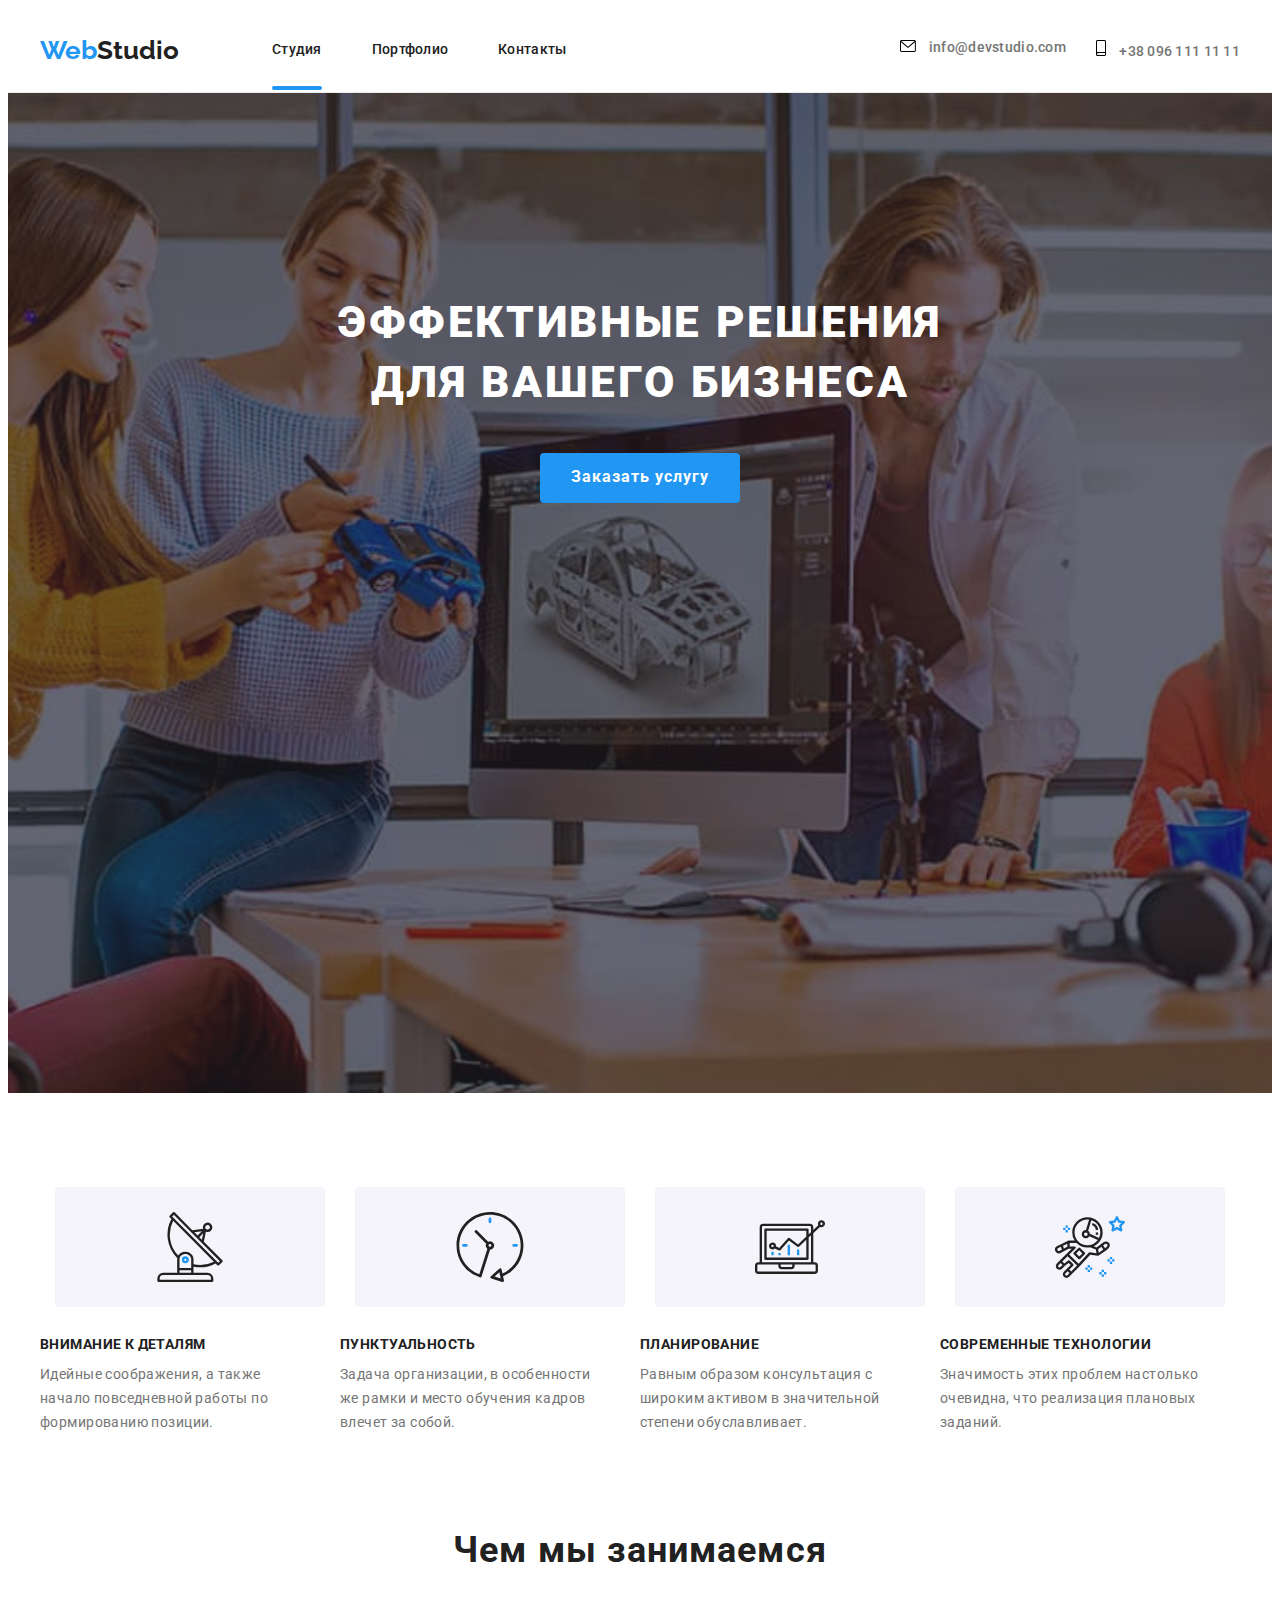
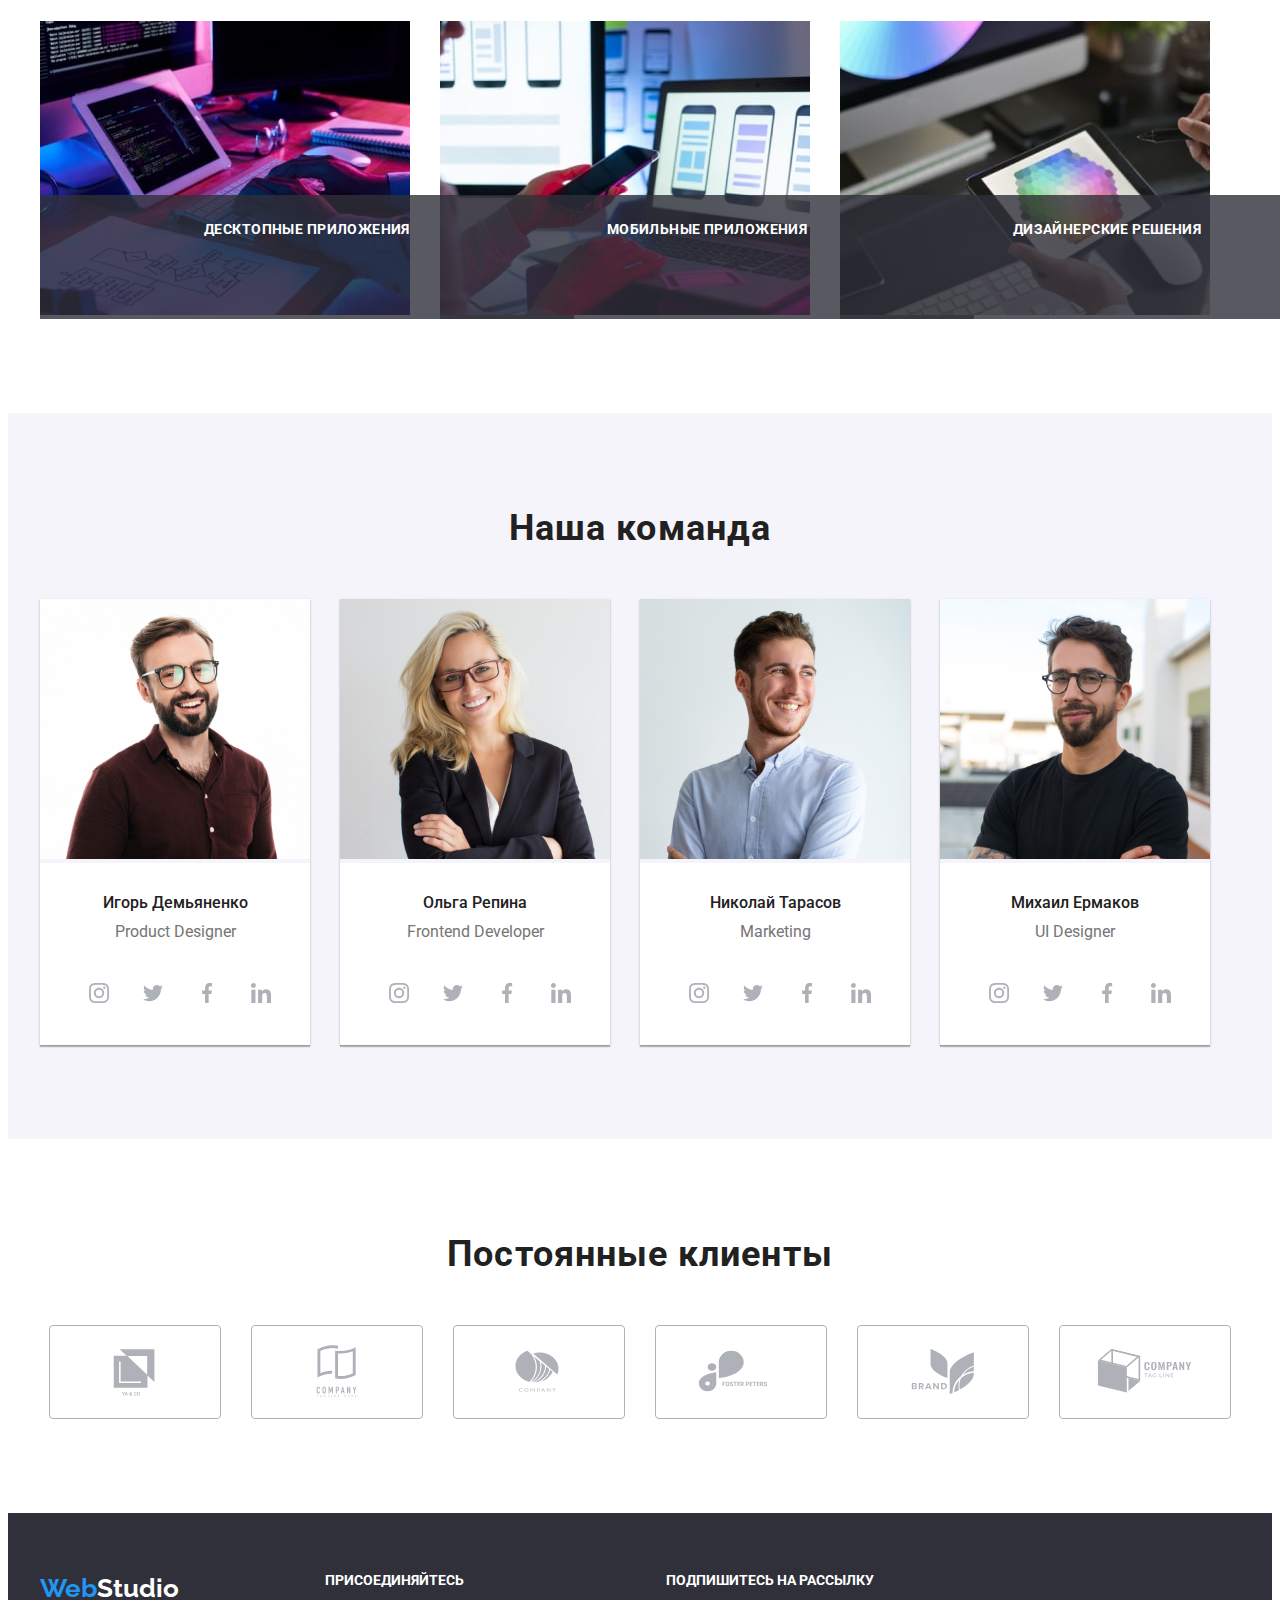
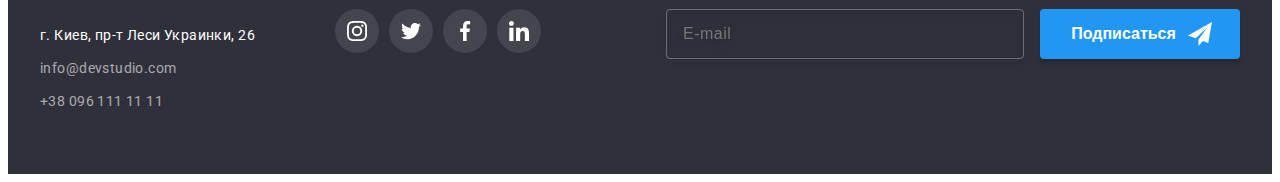
==== index.html @ 3042a8ab "Добавляет файлы" ====
<!DOCTYPE html>
<html lang="ru">
<head>
    <meta charset="UTF-8">
    <meta http-equiv="X-UA-Compatible" content="IE=edge">
    <meta name="viewport" content="width=device-width, initial-scale=1.0">
    <title>WebStudio</title>
    <link href="https://fonts.googleapis.com/css2?family=Raleway:wght@700&family=Roboto:wght@400;500;700;900&display=swap" rel="stylesheet">
    <link rel="stylesheet" href="https://cdnjs.cloudflare.com/ajax/libs/modern-normalize/1.1.0/modern-normalize.min.css" integrity="sha512-wpPYUAdjBVSE4KJnH1VR1HeZfpl1ub8YT/NKx4PuQ5NmX2tKuGu6U/JRp5y+Y8XG2tV+wKQpNHVUX03MfMFn9Q==" crossorigin="anonymous" referrerpolicy="no-referrer" />
    <link rel="stylesheet" href="./css/styles.css" />

</head>
<body>
    <!--Шапка-->
<header class="header">
    <div class="container">
     <a href="/" class="logo"><span>Web</span>Studio</a>
     <nav> 
         
     <ul class="site-nav list">
         <li class="site-nav-item">
             <a href="" class="header-item current">Студия</a></li>
         <li class="site-nav-item">
             <a href="./portfolio.html" class="header-item">Портфолио</a></li>
         <li class="site-nav-item">
             <a href="" class="header-item">Контакты</a>
            </li>
     </ul>
    
 
    </nav>
 
     <div class="header-contacts">
     <ul class="contacts list">
         <li class="contacts-item">
             <a href="mailto:info@devstudio.com" class="header-item">
             <svg class="icon-mail">
                 <use href="./images/symbol-defsheadopt.svg#icon-envelope"></use>
             </svg>
                 info@devstudio.com</a>
         </li>
         <li class="contacts-item">
             <a href="tel:+380961111111" class="header-item">
                 <svg class="icon-tel">
                     <use href="./images/symbol-defsheadopt.svg#icon-smartphone"></use>
                 </svg>   
                 +38 096 111 11 11</a>
         </li> 
     </ul>
    </div>
    
     </div>
 </header>

  <main>

      <!--Герой-->
 <section class="hero"> 
     
    <div class="container">
        <h1 class="hero-title">Эффективные решения
            для вашего бизнеса</h1>
        <button data-modal-open type="button" class="hero-btn">Заказать услугу</button>
    </div>

 </section>

<!--Преимущества-->
<section class="benefits">
    <div class="container">

        <ul class="benefits-logo-list list">
            <li class="benefits-logo-item">
                <svg class="benefits-icon" width="70" height="70">
                    <use href="./images/symbol-defsbenefopt.svg#icon-antenna-1"></use>
                </svg>
            </li>
            <li class="benefits-logo-item">
                <svg class="benefits-icon" width="70" height="70">
                    <use href="./images/symbol-defsbenefopt.svg#icon-clock-1"></use>
                </svg>
            </li>
            <li class="benefits-logo-item">
                <svg class="benefits-icon" width="70" height="70">
                    <use href="./images/symbol-defsbenefopt.svg#icon-diagram-1"></use>
                </svg>
            </li>
            <li class="benefits-logo-item">
                <svg class="benefits-icon" width="70" height="70">
                    <use href="./images/symbol-defsbenefopt.svg#icon-astronaut-1"></use>
                </svg>
            </li>
        </ul>

    <ul class="benefits-list list">
        
        <li class="benefits-item"> 
         <h3 class="benefits-title">Внимание к деталям</h3>
            <p class="benefits-text">Идейные соображения, а также 
               начало повседневной работы по формированию позиции.
            </p>  
        </li>
        <li class="benefits-item">
         <h3 class="benefits-title">Пунктуальность</h3>
             <p class="benefits-text">Задача организации, в особенности же рамки
                и место обучения кадров влечет за собой.
            </p>
        </li>
        <li class="benefits-item">
        <h3 class="benefits-title">Планирование</h3>
             <p class="benefits-text">Равным образом консультация с широким
                активом в значительной степени обуславливает.
            </p>
        </li>
        <li class="benefits-item">
        <h3 class="benefits-title">Современные технологии</h3>
             <p class="benefits-text">Значимость этих проблем настолько очевидна, 
                что реализация плановых заданий.
            </p>
        </li>
    </ul>
    </div>  
</section>

<!--Услуги-->
<section class="service">
    <div class="container">
  <h2 class="service-title">Чем мы занимаемся</h2>
  <ul class="service-list list">
     <li class="img-item">
         <div class="service-font">
    <img src="./images/icon1.jpg" alt="Ноутбук" width="370" >
    <p class="service-text">Десктопные приложения</p>
    </div>
     </li>
     <li class="img-item">
        <div class="service-font">
        <img src="./images/icon2.jpg" alt="Смартфон" width="370">
        <p class="service-text">Мобильные приложения</p>
    </div>
    </li>
    <li class="img-item">
        <div class="service-font">
        <img src="./images/icon3.jpg" alt="Планшет" width="370" >
        <p class="service-text">Дизайнерские решения</p>
    </div>
    </li>
 </ul>
</div>
</section>

<!--Команда-->
<section class="section-team">
    <div class="container">
    <h2 class="section-title">Наша команда</h2>
    <ul class="team-list">
        <li class="team-item shadow">
          <img src="./images/icon2.1.jpg" alt="Игорь Демьяненко" width="270">
            <div class="team-container">
                  <h3 class="title">Игорь Демьяненко</h3>
                  <p lang="en" class="text">Product Designer</p>
                  <ul class="team-soc-list list">
                      <li class="team-soc-item">
                        <a href="" class="team-soc-link">
                           <svg class="team-soc-icon" width="20" height="20">
                               <use href="./images/symbol-defs opt.svg#icon-instagram-2"></use>
                           </svg>
                        </a>
                    </li>
                      <li class="team-soc-item">
                        <a href="" class="team-soc-link">
                            <svg class="team-soc-icon" width="20" height="20">
                                <use href="./images/symbol-defs opt.svg#icon-twitter-1"></use>
                            </svg>
                        </a>
                    </li>
                      <li class="team-soc-item">
                          <a href="" class="team-soc-link"><svg class="team-soc-icon" width="20" height="20">
                            <use href="./images/symbol-defs opt.svg#icon-facebook-1"></use>
                        </svg>
                    </a>
                    </li>
                      <li class="team-soc-item">
                          <a href="" class="team-soc-link"><svg class="team-soc-icon" width="20" height="20">
                            <use href="./images/symbol-defs opt.svg#icon-linkedin-1"></use>
                        </svg>
                    </a>
                    </li>
                  </ul>
            </div>   
        </li>

        <li class="team-item shadow">
           <img src="./images/icon2.2.jpg" alt="Ольга Репина" width="270">
             <div class="team-container">
                  <h3 class="title">Ольга Репина</h3>
                  <p lang="en" class="text">Frontend Developer</p>
                  <ul class="team-soc-list list">
                    <li class="team-soc-item">
                      <a href="" class="team-soc-link">
                         <svg class="team-soc-icon" width="20" height="20">
                             <use href="./images/symbol-defs opt.svg#icon-instagram-2"></use>
                         </svg>
                      </a>
                  </li>
                    <li class="team-soc-item">
                      <a href="" class="team-soc-link">
                          <svg class="team-soc-icon" width="20" height="20">
                              <use href="./images/symbol-defs opt.svg#icon-twitter-1"></use>
                          </svg>
                      </a>
                  </li>
                    <li class="team-soc-item">
                        <a href="" class="team-soc-link">
                            <svg class="team-soc-icon" width="20" height="20">
                          <use href="./images/symbol-defs opt.svg#icon-facebook-1"></use>
                      </svg>
                    </a>
                  </li>
                    <li class="team-soc-item">
                    <a href="" class="team-soc-link">
                            <svg class="team-soc-icon" width="20" height="20">
                            <use href="./images/symbol-defs opt.svg#icon-linkedin-1"></use>
                      </svg>
                  </a>
                  </li>
                </ul>
             </div>   
        </li>

        <li class="team-item shadow">
            <img src="./images/icon2.3.jpg" alt="Николай Тарасов" width="270">
              <div class="team-container">
                  <h3 class="title">Николай Тарасов</h3>
                  <p lang="en" class="text">Marketing</p>
                  <ul class="team-soc-list list">
                    <li class="team-soc-item">
                      <a href="" class="team-soc-link">
                         <svg class="team-soc-icon" width="20" height="20">
                             <use href="./images/symbol-defs opt.svg#icon-instagram-2"></use>
                         </svg>
                      </a>
                  </li>
                    <li class="team-soc-item">
                      <a href="" class="team-soc-link">
                          <svg class="team-soc-icon" width="20" height="20">
                              <use href="./images/symbol-defs opt.svg#icon-twitter-1"></use>
                          </svg>
                      </a>
                  </li>
                    <li class="team-soc-item">
                        <a href="" class="team-soc-link"><svg class="team-soc-icon" width="20" height="20">
                          <use href="./images/symbol-defs opt.svg#icon-facebook-1"></use>
                      </svg>
                    </a>
                  </li>
                    <li class="team-soc-item">
                        <a href="" class="team-soc-link">
                            <svg class="team-soc-icon" width="20" height="20">
                          <use href="./images/symbol-defs opt.svg#icon-linkedin-1"></use>
                      </svg>
                  </a>
                  </li>
                </ul>
              </div>   
        </li>

        <li class="team-item shadow">
            <img src="./images/icon2.4.jpg" alt="Михаил Ермаков" width="270">
              <div class="team-container">
                  <h3 class="title">Михаил Ермаков</h3>
                  <p lang="en" class="text">UI Designer</p>
                  <ul class="team-soc-list list">
                    <li class="team-soc-item">
                      <a href="" class="team-soc-link">
                         <svg class="team-soc-icon" width="20" height="20">
                             <use href="./images/symbol-defs opt.svg#icon-instagram-2"></use>
                         </svg>
                      </a>
                  </li>
                    <li class="team-soc-item">
                      <a href="" class="team-soc-link">
                          <svg class="team-soc-icon" width="20" height="20">
                              <use href="./images/symbol-defs opt.svg#icon-twitter-1"></use>
                          </svg>
                      </a>
                  </li>
                    <li class="team-soc-item">
                        <a href="" class="team-soc-link"><svg class="team-soc-icon" width="20" height="20">
                          <use href="./images/symbol-defs opt.svg#icon-facebook-1"></use>
                      </svg>
                    </a>
                  </li>
                    <li class="team-soc-item">
                        <a href="" class="team-soc-link"><svg class="team-soc-icon" width="20" height="20">
                          <use href="./images/symbol-defs opt.svg#icon-linkedin-1"></use>
                      </svg>
                  </a>
                  </li>
                </ul>
              </div>   
        </li>
   </ul>
</div>
</section>

<!-- Постоянные клиенты -->

<section class="clients">
    <div class="container">
        <h2 class="clients-title">Постоянные клиенты</h2>
        <ul class="clients-list list">
            <li class="clients-item">
                <a href="" class="clients-link">
                <svg class="clients-icon" width="106" height="60">
                    <use href="./images/symbol-defsclientsopt.svg#icon-ya"></use>
                </svg>
                 </a>
            </li>
            <li class="clients-item">
                <a href="" class="clients-link">
                <svg class="clients-icon" width="106" height="60">
                    <use href="./images/symbol-defsclientsopt.svg#icon-tagline"></use>
                </svg>
                </a>
            </li>
            <li class="clients-item">
                <a href="" class="clients-link" >
                    <svg class="clients-icon" width="106" height="60">
                        <use href="./images/symbol-defsclientsopt.svg#icon-company"></use>
                    </svg>
                </a>
            </li>
            <li class="clients-item">
                <a href="" class="clients-link">
                    <svg class="clients-icon" width="106" height="60">
                        <use href="./images/symbol-defsclientsopt.svg#icon-foster"></use>
                    </svg>
                </a>
            </li>
            <li class="clients-item">
                <a href="" class="clients-link">
                    <svg class="clients-icon" width="106" height="60">
                        <use href="./images/symbol-defsclientsopt.svg#icon-brand"></use>
                    </svg>
                </a>
            </li>
            <li class="clients-item">
                <a href="" class="clients-link">
                    <svg class="clients-icon" width="106" height="60">
                        <use href="./images/symbol-defsclientsopt.svg#icon-tag"></use>
                    </svg>
                </a>
            </li>
        </ul>
 
    </div>
</section>
</main>


<!--Футер-->

<footer class="footer">
    <div class="container">

    <div class="address-content">
    <a href="/" class="logo"><span>Web</span>Studio</a>
    <address class="address-text">
      г. Киев, пр-т Леси Украинки, 26
     </address>

     <ul class="address-contacts">
        <li class="address-link">
            <a href="mailto:info@devstudio.com" class="link">info@devstudio.com</a><br>
        </li>
        <li class="address-link">
            <a href="tel:+380961111111" class="link">+38 096 111 11 11</a>
        </li> 
     </ul>
    </div>

    <div class="footer-soc">
            <h3 class="join">Присоединяйтесь</h3>
        <ul class="join-soc-list list">
            <li class="join-soc-item">
                <a href="" class="join-soc-link">
                    <svg class="join-soc-icon" width="20" height="20">
                        <use href="./images/symbol-defs opt.svg#icon-instagram-2"></use>
                    </svg>
                 </a>
            </li>
            <li class="join-soc-item">
                <a href="" class="join-soc-link">
                    <svg class="join-soc-icon" width="20" height="20">
                        <use href="./images/symbol-defs opt.svg#icon-twitter-1"></use>
                    </svg>
                </a>
            </li>
            <li class="join-soc-item">
                <a href="" class="join-soc-link"><svg class="join-soc-icon" width="20" height="20">
                    <use href="./images/symbol-defs opt.svg#icon-facebook-1"></use>
                </svg>
            </a>
            </li>
            <li class="join-soc-item">
                <a href="" class="join-soc-link">
                    <svg class="join-soc-icon" width="20" height="20">
                    <use href="./images/symbol-defs opt.svg#icon-linkedin-1"></use>
                </svg>
            </a> 
            </li>
        </ul>
    </div>

    <div class="footer-subscribe">
        <h3 class="join">Подпишитесь на рассылку</h3>
        <form>
    <div class="footer-btn">

        <label for="subscribe-mail"></label>
            <input
            type="email"
            class="footer-input"
            name="subscribe-mail"
            id="subscribe-mail"
            placeholder="E-mail" 
            /> 

            <button type="submit" 
            class="subscribe-btn">Подписаться</button>
         
            <svg class="icon-send" width="24" height="24">
                <use href="./images/icon-sendopt.svg#icon-icon-send"></use>
            </svg>
      
    </div>
        </form>
    </div>
    </div>
</footer>

<div class="backdrop is-hidden" data-modal >
    <div class="modal">
        <button type="button" class="btn-modal-close" data-modal-close>
        <svg class="modal-icon" width="11" height="11"  >
            <use href="./images/vectoropt.svg#icon-Vector"></use>
        </svg>
    </button>

    <p class="modal-title">Оставьте свои данные, мы вам перезвоним</p>

    <form class="modal-form">
        <div class="modal-field">
        <label for="user-name" class="modal-label" >Имя</label>
        <div class="modal-input-wrap">
        <input 
        type="text"
        class="modal-input" 
        name="user-name" 
        required 
        id="user-name"
        />
        <svg class="modal-logo" width="18" height="18">
                <use href="./images/symbol-defs.svg#icon-person-black-18dp-1-1"></use>
            </svg>
        </div>
     </div> 

     <div class="modal-field">
        <label for="user-tel" class="modal-label" >Телефон</label>
        <div class="modal-input-wrap">
            <input
            type="tel"
            class="modal-input"
            name="user-tel" 
            required
            id="user-tel"
             />
             <svg class="modal-logo" width="18" height="18">
                <use href="./images/symbol-defs.svg#icon-phone-black-18dp-1"></use>
            </svg>
        </div>
    </div>  
        
    <div class="modal-field">
        <label for="user-email" class="modal-label" >Почта</label>
        <div class="modal-input-wrap">
            <input 
            type="email"
            class="modal-input"
            name="user-email" 
            required
            id="user-email"
            />
            <svg class="modal-logo" width="18" height="18">
                <use href="./images/symbol-defs.svg#icon-email-black-18dp-1"></use>
            </svg>
        </div>
    </div>  

<div class="modal-field">
        <label for="user-text" 
        class="modal-label"
         >Комментарий</label>
            <textarea
            name="user-text"
            id="user-text"
            rows="10" 
            placeholder="Введите текст" 
            class="modal-text"
            ></textarea>
</div>

<div class="modal-field">
    <input type="checkbox" 
    class="modal-check visually-hidden" 
    id="modal-check" 
    name="policy" 
    value="policy"
    />

    <label for="modal-check" class="check-text">Соглашаюсь с рассылкой и принимаю &nbsp;<a href="" class="modal-link">Условия договора</a></label>

</div>


<button type="submit" class="submit-btn">Отправить</button>
    </form>

    </div>
</div>

<script src="./js/modal.js"></script>

</body>
</html>
---- css/styles.css ----
:root {
    --primary-text-color: #757575;
    --title-text-color: #212121;
    --accent-color: #2196f3;
    --primary-bg-color: #ffffff;
}
body {
    color: var(--primary-text-color);
    background-color: var(--primary-bg-color); 
    font-family: "Roboto", sans-serif;  
    font-weight: 400;
    letter-spacing: 0,03em;
}

p,
h1, 
h2,
h3,
h4,
h5, 
h6,
ul, 
li {
margin: 0;
padding-left: 0;
}

.img {
    display: block;
}

.list {
    list-style: none;
}

.container {
    width: 1200px;
    padding-left: 15px;
    padding-right: 15px;
    margin: 0 auto;
}
/* Шапка */

.header {
    /* padding-top: 24px;
    padding-bottom: 24px; */
    border-bottom: 1px solid #ECECEC;
}

.header .container {
    display: flex;
    align-items: center;
}

.logo {
    color: var(--title-text-color) ;
    font-family: "Raleway", sans-serif;
    font-weight: 700;
    font-size: 26px;
    line-height: 1.19;
    text-decoration: none;
    margin-right: 93px;
}

.logo span {
    color: var(--accent-color);
}

.site-nav  {
    display: flex;
}

.site-nav .header-item {
    color: var(--title-text-color);
    font-weight: 500;
    font-size: 14px;
    line-height: 1.14;
    letter-spacing: 0.02em;
    text-decoration: none;
}

.site-nav .header-item:hover,
.site-nav .header-item:focus {
   color: var(--accent-color);
}
.site-nav-item{
    margin-right: 50px;
}

.contacts {
    display: flex;
}  

.contacts .header-item {
    color: var(--primary-text-color);
    text-decoration: none;
    font-weight: 500;
    font-size: 14px;
    line-height: 1.14;
    letter-spacing: 0.02em;
}

.contacts .header-item:hover, 
.contacts .header-item:focus {
    color: var(--accent-color); 
}

.current:hover,
.current:focus {
    color: var(--accent-color);
}
.header-contacts {
    margin-left: auto;
}

.header-item:not(:last-child) {
    margin-right: 50px;
}

.header-item {
    display: block;
    position: relative;
    padding-top: 32px;
    padding-bottom: 32px; 
    transition-property: color, background-color, fill;
    transition-duration: 250ms;
    transition-timing-function: cubic-bezier(0.4, 0, 0.2, 1);
}

.header-item:hover,
.header-item:focus {
fill: var(--accent-color);
}

.current:after {
    content:'';
    display: block;
    position: absolute;
    left: 0;
    bottom: 0px;
    width: 100%;
    height: 4px;
    border-radius: 2px;
    background-color: var(--accent-color);
    /* opacity: 0; */
    /* transition: opacity 250ms cubic-bezier(0.4, 0, 0.2, 1); */

}

/* .current:hover::after {
    display: block;
    opacity: 1;
} */

.contacts {
    display: flex;
    margin-left: auto;
}
.contacts-item + .contacts-item {
    margin-left: 30px;
}

.icon-mail {
    width: 16px;
    height: 12px;
    margin-right: 10px;
    color: var(--primary-text-color);
}

.icon-tel {
    width: 10px;
    height: 16px;
    margin-right: 10px;
    color: var(--primary-text-color);
}


    
/* Герой */

.hero {
    padding-top: 200px;
    padding-bottom: 200px;
}

.hero .container {
    display: block; 
} 

.hero-title {
    margin-right: auto;
    margin-left: auto;
}
.hero-btn {
    display: block;
    border-radius: 4px;
    border: none;
    min-width: 200px;
    height: 50px;
    margin-right: auto;
    margin-left: auto;
}

.hero .hero-btn {
    font-family: inherit;
    color: var(--primary-bg-color);
    background-color: var(--accent-color);
    font-weight: 700;
    font-size: 16px;
    line-height: 1.89;
    align-items: center;
    text-align: center;
    letter-spacing: 0.06em;
    cursor: pointer;
}

.hero-title {
    color: var(--primary-bg-color);
    max-width: 700px;
    font-style: normal;
    font-weight: 900;
    font-size: 44px;
    line-height: 1.36;
    text-align: center;
    letter-spacing: 0.06em;
    text-transform: uppercase;
    padding-bottom: 40px;
}
.hero {
    padding-top: 200px;
    padding-bottom: 200px;
    max-width: 1600px;
    height: 600px; margin-left: auto;
    margin: 0 auto;
    background-image:linear-gradient(rgba(47, 48, 58, 0.4), rgba(47, 48, 58, 0.4)), url(../images/Img\ font.jpg);
    background-repeat: no-repeat;
    background-position: center;
    background-size: cover;
}

/* Преимущества */
.benefits {
    padding-top: 94px;
}
.benefits-list {
    display: flex;
}
.benefits-item {
    width: 270px;
}

.benefits-item:not(:last-child){
    margin-right: 30px;
}
.benefits-logo-list {
    display: flex;
    justify-content: center;
}
.benefits-logo-item {
    width: 270px;
    height: 120px;
    border-radius: 4px;
    display:flex;
    justify-content: center;
    align-items: center;
    background-color: #F5F4Fa;
}
.benefits-logo-item:not(:first-child){
    margin-left: 30px;
}
.benefits-title {
    margin-bottom: 10px;
    margin-top: 30px;
    font-weight: 700;
    font-size: 14px;
    line-height: 1.14;
    letter-spacing: 0.03em;
    text-transform: uppercase;
    color: var(--title-text-color);
}

.benefits-text { 
    font-weight: 400;
    font-size: 14px;
    line-height: 1.71;
    letter-spacing: 0.03em;
    color: var(--primary-text-color);
}


/* Услуги */

.service-title,
.team-title, 
.section-title {
    font-weight: 700;
    font-size: 36px;
    line-height: 1.17;
    text-align: center;
    letter-spacing: 0.03em;
    color: var(--title-text-color); 
}
.service-title {
    margin-bottom: 50px;
}
.service {
    padding-top: 94px;
    padding-bottom: 94px;
}

.service-list {
    display: flex;
}
.service-list .list {
    padding-bottom: 94px;
}


.img-item:not(:last-child) {
   margin-right: 30px; 
}
.service-font {
    position: relative;
}

.service-text {
    position: absolute;
    bottom: 0;
    width: 100%;
    min-height: 70px;
    padding-top: 27px;
    padding-right: 82px;
    padding-bottom: 27px;
    padding-left: 82px;
    font-weight: 700;
    font-size: 14px;
    line-height: 1.14;
    text-align: center;
    letter-spacing: 0.03em;
    text-transform: uppercase;
    background: rgba(47, 48, 58, 0.8);
    color: var(--primary-bg-color);
}

/* Team */

.section-team {
    background-color: #F5F4FA;
    padding-top: 94px;
    padding-bottom: 94px;
}

.section-title {
    margin-bottom: 50px;
}

.team-list {
    display: flex;
    list-style: none;
}

.team-item:not(:last-child) {
    margin-right: 30px; 
}

.team-list .title {
    color: var(--title-text-color);
    font-weight: 500;
    font-size: 16px;
    line-height: 1.19;     
}
    
.team-list .text {
    color: var(--primary-text-color);
    font-weight: 400;
    font-size: 16px;
    line-height: 1.19;
    text-align: center;
    margin-bottom: 30px;
}

.title {
    text-align: center;
    padding-bottom: 10px;
}

.team-container {
    padding-top: 30px;
    padding-bottom: 30px;
    background-color: var(--primary-bg-color);
} 

.team-soc-list {
    display: flex;
    justify-content: center;
}
.team-soc-link {
    width: 44px;
    height: 44px;
    border-radius: 50%;
    display:flex;
    justify-content: center;
    align-items: center;
    margin-left: 10px;
    transition-property: background-color;
    transition-duration: 250ms;
    transition-timing-function: cubic-bezier(0.4, 0, 0.2, 1);
}

.team-soc-icon {
    fill:#AFB1B8 ;
}

.team-soc-link:hover, 
.team-soc-link:focus {
    background-color: var(--accent-color);
}

.team-soc-link:hover .team-soc-icon,
.team-soc-link:focus .team-soc-icon {
    fill: #FFFFFF;
}

.shadow{
    box-shadow: 0px 2px 1px 0px rgba(0, 0, 0, 0.2), 0px 1px 1px 0px rgba(0, 0, 0, 0.14), 0px 1px 3px 0px rgba(0, 0, 0, 0.12);
}

/* <!--Постоянные клиенты> */

.clients {
    padding-top: 94px;
    padding-bottom: 94px;
}
.clients-list {
    display: flex;
    margin-left: auto;
    justify-content: center;
}


.clients-title {
    font-weight: 700;
    font-size: 36px;
    line-height: 1.17;
    text-align: center;
    letter-spacing: 0.03em;
    color: var(--title-text-color);
    margin-bottom: 50px; 
}

.clients-item {
    width: 170px;
}

.clients-item:not(:last-child){
    margin-right: 30px;
}

.clients-item {
    display: block;
    content:'';
    height: 92px;
    border-radius: 4px;
    border: 1px solid #AFB1B8;
    background-repeat: no-repeat;
    background-size: contain;
    background-position: center;
    
}  

.clients-link {
    fill:#AFB1B8 ;
    display: flex;
    justify-content: center;
    align-items: center;
    width: 100%;
    height: 100%;
    transition-property: border, fill;
    transition-duration: 250ms;
    transition-timing-function: cubic-bezier(0.4, 0, 0.2, 1);
}


.clients-item:hover,
.clients-item:focus {
    border: 1px solid #2196f3;
}
.clients-link:hover, 
.clients-link:focus {
fill: var(--accent-color);
}

/* Футер */

.footer {
    padding-top: 60px;
    padding-bottom: 60px;
}

.footer .logo {
    color: var(--primary-bg-color);
    margin-bottom: 20px;
}

.logo span{
    color: var(--accent-color);
}

.footer, .hero {
    background-color: #2F303A;
}

.footer .link {
    color: rgba(255, 255, 255, 0.6);
    text-decoration: none;
    font-style: normal;
    font-weight: 400;
    font-size: 14px;
    line-height: 1.71;
    letter-spacing: 0.03em;
    
}

.footer .link{
    transition-property: color;
    transition-duration: 250ms;
    transition-timing-function: cubic-bezier(0.4, 0, 0.2, 1);
}

.footer .link:hover,
.footer .link:focus {
   color: var(--accent-color);
}
.footer .address-text {
    color: var(--primary-bg-color);
    font-style: normal;
    font-weight: 400;
    font-size: 14px;
    line-height: 1.71;
    letter-spacing: 0.03em;
}
.address-text {
    margin-top: 20px; 
}
.address-contacts {
    list-style: none;
}
.address-link {
    margin-top: 9px;
}


.join {
    color: #ffffff;
    font-family: Roboto;
    font-style: bold;
    font-size: 14px;
    line-height: 1.14;
    letter-spacing: 3%;
    text-transform: uppercase;
    margin-bottom: 20px;
}

.footer .container{
    display: flex;  
}
.address-content {
    width:calc(25% - 15px);
}

.footer-soc {
    flex-grow: 1;
}

.join-soc-link {
    width: 44px;
    height: 44px;
    border-radius: 50%;
    display:flex;
    justify-content: center;
    align-items: center;
    margin-left: 10px;
    background-color: rgba(255, 255, 255, 0.1);
    transition-property: background-color, fill;
    transition-duration: 250ms;
    transition-timing-function: cubic-bezier(0.4, 0, 0.2, 1);
}

.join-soc-icon {
    fill:#FFFFFF ;
}
.join-soc-list {
    display:flex;
    align-items: center;  
}


.join-soc-link:hover, 
.join-soc-link:focus {
    background-color: var(--accent-color);
}

.join-soc-link:hover .team-soc-icon{
    fill: #FFFFFF;
}

.footer-subscribe {
    position: relative;
}

.footer-btn {
    position: relative;
}

.footer-input {
    padding: 15px 16px;
    width: 358px;
    height: 50px;
    border: 1px solid rgba(255, 255, 255, 0.3);
    box-sizing: border-box;
    filter: drop-shadow(0px 4px 4px rgba(0, 0, 0, 0.15));
    border-radius: 4px;
    outline: none;
    background-color: transparent;
    font-size: 16px;
    align-items: center;
    letter-spacing: 0.03em;
    color: rgba(255, 255, 255, 0.6);
}

.subscribe-btn {
    margin-left: 12px;
    padding: 10px 62px 10px 29px;
    width: 200px;
    height: 50px;
    font-weight: 700;
    font-size: 16px;
    line-height: 1.9;
    background-color: var(--accent-color);
    color: var(--primary-bg-color);
    box-shadow: 0px 4px 4px rgba(0, 0, 0, 0.15);
    border-radius: 4px;
    border: none;

}


.icon-send {
    position:absolute;
    top: 50%;
    right: 28px;
    transform: translateY(-50%);
    fill: #ffffff;
}


.backdrop {
    position: fixed;
    top: 0;
    left: 0;
    width: 100%;
    height: 100%;
    background: rgba(0, 0, 0, 0.2);
    opacity: 1;
    transition: opacity 250ms cubic-bezier(0.4, 0, 0.2, 1);
   
}

.backdrop.is-hidden {
    opacity: 0;
    pointer-events: none;
}


.backdrop.is-hidden .modal {
    transform: translate(-50%, -50%) scale(0.9);
}

.modal {
    position: absolute;
    padding: 40px;
    top: 50%;
    left: 50%;
    min-height: 581px;
    width: 528px;
    box-shadow: 0px 1px 3px rgba(0, 0, 0, 0.12),
     0px 1px 1px rgba(0, 0, 0, 0.14), 
     0px 2px 1px rgba(0, 0, 0, 0.2);
    border-radius: 4px;
    background-color: var(--primary-bg-color);
    transform: translate(-50%, -50%) scale(1) rotate(0);
    transition: opacity 250ms cubic-bezier(0.4, 0, 0.2, 1);
   
}

.btn-modal-close {
    position: absolute;
    top: 8px;
    right: 8px;
    width: 30px;
    height: 30px;
    border-radius: 50%;
    background-color: #FFFFFF;
    border: 1px solid rgba(0, 0, 0, 0.1);
    box-sizing: border-box;
    transition-property: fill;
    transition-duration: 250ms;
    transition-timing-function: cubic-bezier(0.4, 0, 0.2, 1);
}

.modal-icon:hover {
    fill: var(--accent-color);
}

.modal-title {
    margin-bottom: 12px;
    font-weight: 700;
    font-size: 20px;
    line-height: 1.15;
    text-align: center;
    letter-spacing: 0.03em;
    color: var(--title-text-color);             
}

.modal-input{
    width: 100%;
    height: 40px;
    border: 1px solid rgba(33, 33, 33, 0.2);
    border-radius: 4px;
    padding-left: 42px;
    outline: none;
    transition-property: border-color, fill;
    transition-duration: 250ms;
    transition-timing-function: cubic-bezier(0.4, 0, 0.2, 1);
}

.modal-input:focus {
    border-color: var(--accent-color);
}

.modal-input:focus + .modal-logo {
  fill: var(--accent-color);
}

.modal-field {
    position: relative;
    width: 100%;
    margin-bottom: 10px;
}

.modal-input-wrap {
  position: relative;
}


.modal-logo {
    position: absolute;
    top: 50%;
    left: 15px;
    transform: translateY(-50%);
}


.modal-label {
    display: block;
    margin-bottom: 4px;
    font-size: 12px;
    line-height: 1.17;
    letter-spacing: 0.01em;
    color: var(--primary-text-color);

}

.modal-text {
    width: 100%;
    height: 120px;
    border: 1px solid rgba(33, 33, 33, 0.2);
    border-radius: 4px;
    padding: 12px 16px;
    /* margin-top: 20px; */
    font-size: 14px;
    line-height: 1.14;
    letter-spacing: 0.01em;
    color: rgba(117, 117, 117, 0.5);
    resize: none;
}

.modal-check {
    margin: 20px auto 30px auto;
    width: 400px;
    height: 24px;
    font-size: 14px;
    line-height: 1.71;
    letter-spacing: 0.03em;
    color: var(--primary-text-color);
}

.check-text {
    margin-top: 0;
    font-size: 14px;
    line-height: 1.71;
    letter-spacing: 0.03em;
    align-items: center;
    color: var(--primary-text-color);
    display: flex;
}

.check-text::before {
    content: '';
    width: 16px;
    height: 15px;
    border: 2px solid #000000;
    box-shadow: 0px 1px 3px rgba(0, 0, 0, 0.12), 
    0px 1px 1px rgba(0, 0, 0, 0.14), 0px 2px 1px rgba(0, 0, 0, 0.2);
    border-radius: 4px;
    margin-right: 8px;

}

.modal-check:checked + .check-text::before {
    background-color: var(--accent-color);
    border: none;
    background-image: url(../images/Vectormodal.svg);
    background-repeat: no-repeat;
    background-position: center;
}

.modal-link {
    color: var(--accent-color);
}

.submit-btn {
    display: block;
    width: 200px;
    height: 50px;
    margin-top: 30px;
    margin-right: auto;
    margin-left: auto;
    padding: 10px auto 10px auto;
    border: none;
    font-weight: 700;
    font-size: 16px;
    line-height: 1.9;
    letter-spacing: 0.06em;
    color: var(--primary-bg-color);
    background-color: var(--accent-color);
    box-shadow: 0px 4px 4px rgba(0, 0, 0, 0.15);
    border-radius: 4px;
    transition-property: background-color;
    transition-duration: 250ms;
    transition-timing-function: cubic-bezier(0.4, 0, 0.2, 1);
}


.submit-btn:hover,
.submit-focus {
    background-color: #188CE8;;
}

/* Portfolio styles */

.visually-hidden {
    position: absolute;
    white-space: nowrap;
    width: 1px;
    height: 1px;
    overflow: hidden;
    border: 0;
    padding: 0;
    clip: rect(0 0 0 0);
    clip-path: inset(50%);
    margin: -1px;
}

.projects {
    padding-top: 94px;
    padding-bottom: 94px;
}

.button-list {
    display: flex; 
    flex-wrap: nowrap;
    margin-right: auto;
    margin-left: auto;
    margin-bottom: 50px;
} 

.projects-btn {
    padding: 6px 22px 6px 22px;
    border-radius: 4px;
    border: none;
    font-family: inherit;
    font-weight: 500;
    font-size: 16px;
    line-height: 1.62;
    text-align: center;
    letter-spacing: 0.03em;
    color: var(--title-text-color);
    white-space: nowrap;
    transition-property: color, background-color;
    transition-duration: 250ms;
    transition-timing-function: cubic-bezier(0.4, 0, 0.2, 1);
    }

.btn-item:first-child {
    margin-left: auto;
    margin-right: 8px;
    max-width: 73px;
}
.btn-item:ntn-child(2){
    max-width: 128px;
}

.btn-item:ntn-child(3){
    max-width: 145px;
}

.btn-item:ntn-child(4) {
   max-width: 103px;
}

.btn-item:last-child {
    margin-right: auto;
    max-width: 130px;

}
.projects-btn:hover,
.projects-btn:focus {
    color: var(--primary-bg-color);
    background-color: var(--accent-color);
}

.btn-item:not(:last-child) {
    margin-right: 8px;
}

.projects-btn {
    flex-basis: calc((100% - 50px) / 5);
} 
.btn-item{
    transition-property: box-shadow;
    transition-duration: 250ms;
    transition-timing-function: cubic-bezier(0.4, 0, 0.2, 1);
}

.btn-item:hover,
.btn-item:focus {
    box-shadow: 0px 2px 2px 0px rgba(0, 0, 0, 0.12),
    0px 1px 2px 0px rgba(0, 0, 0, 0.1);

}

.portfolio {
    padding: 20px 24px 20px 24px;
    border-right: 1px solid #EEEEEE; 
    border-bottom: 1px solid #EEEEEE;
    border-left: 1px solid #EEEEEE; 
}

.portfolio-link {
    display: block;
    text-decoration: none;
    transition-property: box-shadow;
    transition-duration: 250ms;
    transition-timing-function: cubic-bezier(0.4, 0, 0.2, 1);
}

.portfolio-link:hover,
.portfolio-link:focus {
    box-shadow: 1px 4px 6px 0px rgba(0, 0, 0, 0.16), 0px 4px 4px 0px rgba(0, 0, 0, 0.06);
}

.container .projects-title {
    font-weight: 700;
    font-size: 18px;
    line-height: 2;
    letter-spacing: 0.06em;
    color: var(--title-text-color);
}

.container .projects-text {
    font-weight: 400;
    font-size: 16px;
    line-height: 1.89;
    letter-spacing: 0.03em;
    color: var(--primary-text-color);
}


.projects-list  {
    display: flex;
    flex-wrap: wrap;
    margin-left: -30px;
    margin-bottom: -30px;
}

.projects-items {
    flex-basis: calc((100% - 90px) / 3);
    margin-left: 30px;
    margin-bottom: 30px;
}

.projects-items:hover .submenu-text {
    transform: translateY(0%);
}
.submenu {
    position: relative;
    overflow: hidden;

}

.submenu-text {
    position: absolute;
    top: 0;
    width: 100%;
    height: 100%;
    padding-top: 63px;
    padding-right: 24px;
    padding-bottom: 63px;
    padding-left: 24px;
    font-weight: 400;
    font-size: 18px;
    line-height: 1.6;
    letter-spacing: 0.03em;
    background-color:rgba(33, 150, 243, 0.9);
    color: var(--primary-bg-color);
    transform: translateY(100%);
    transition: transform 250ms cubic-bezier(0.4, 0, 0.2, 1);
}
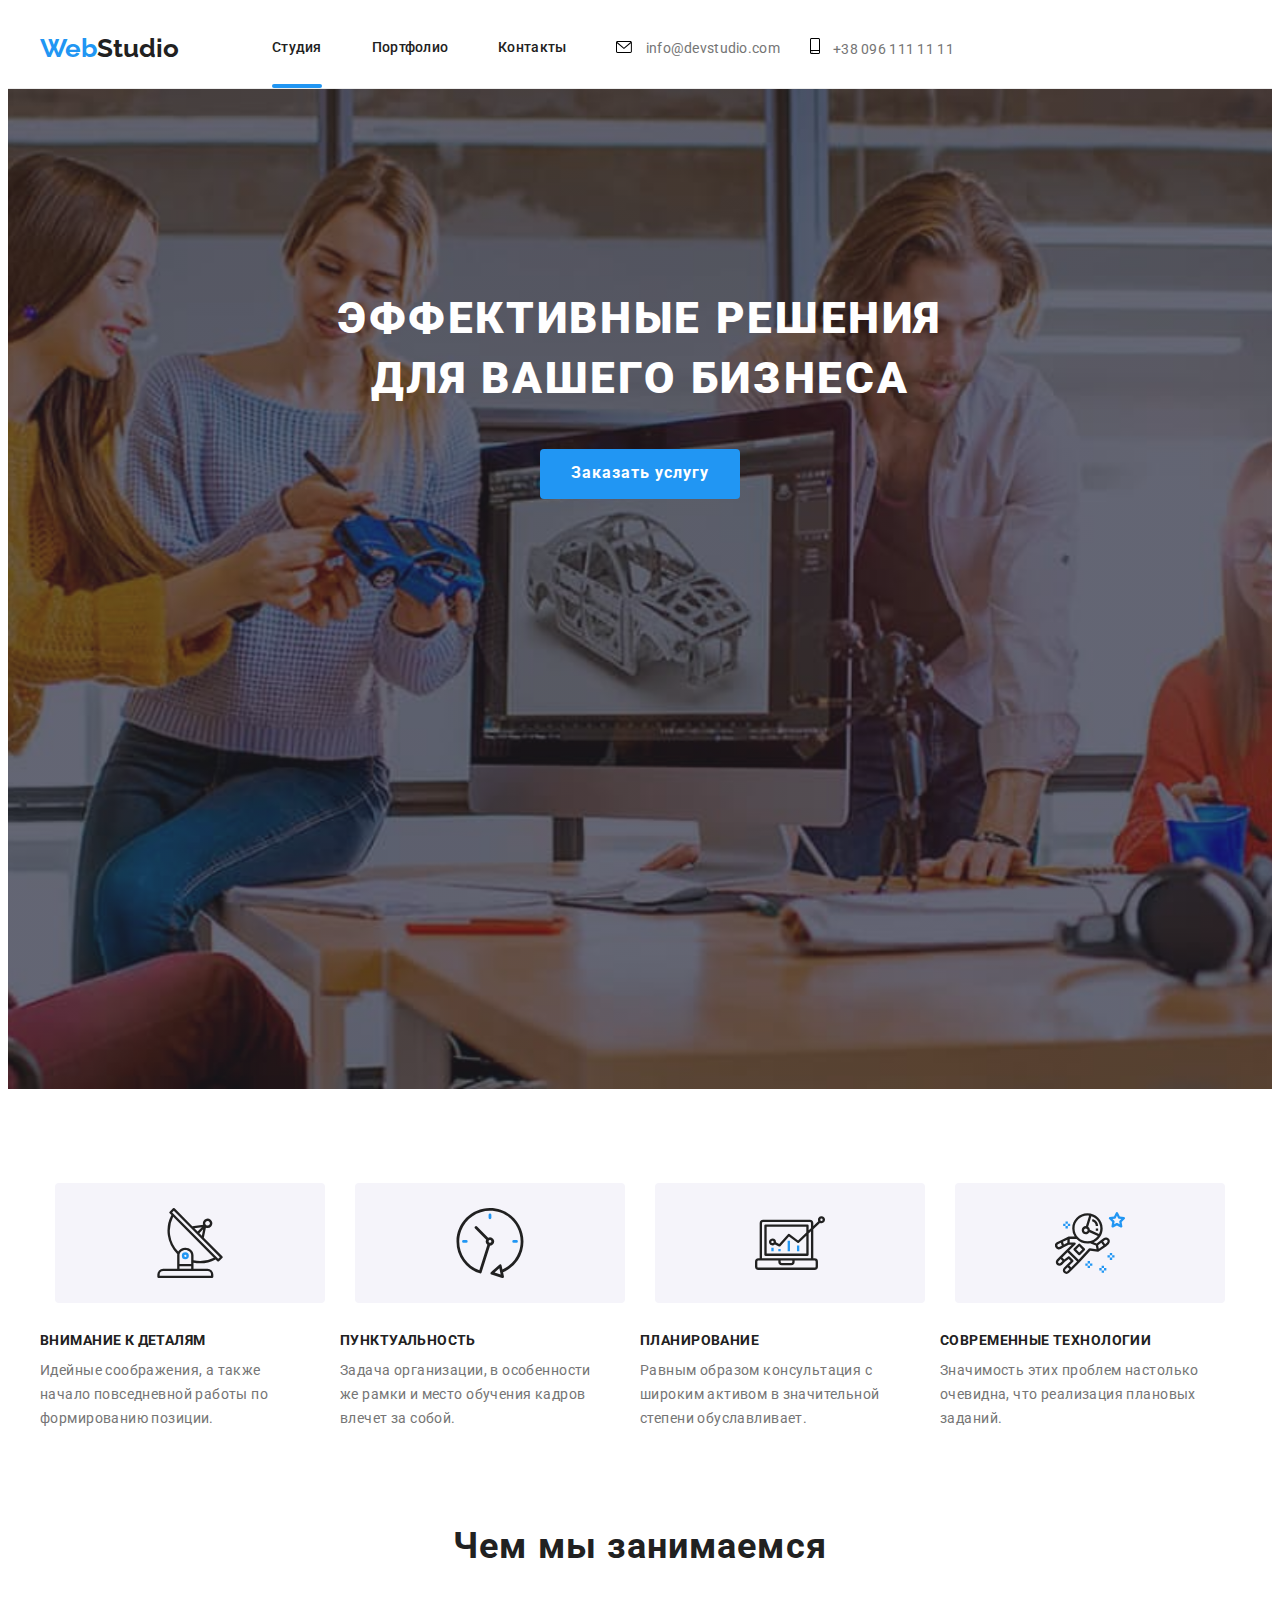
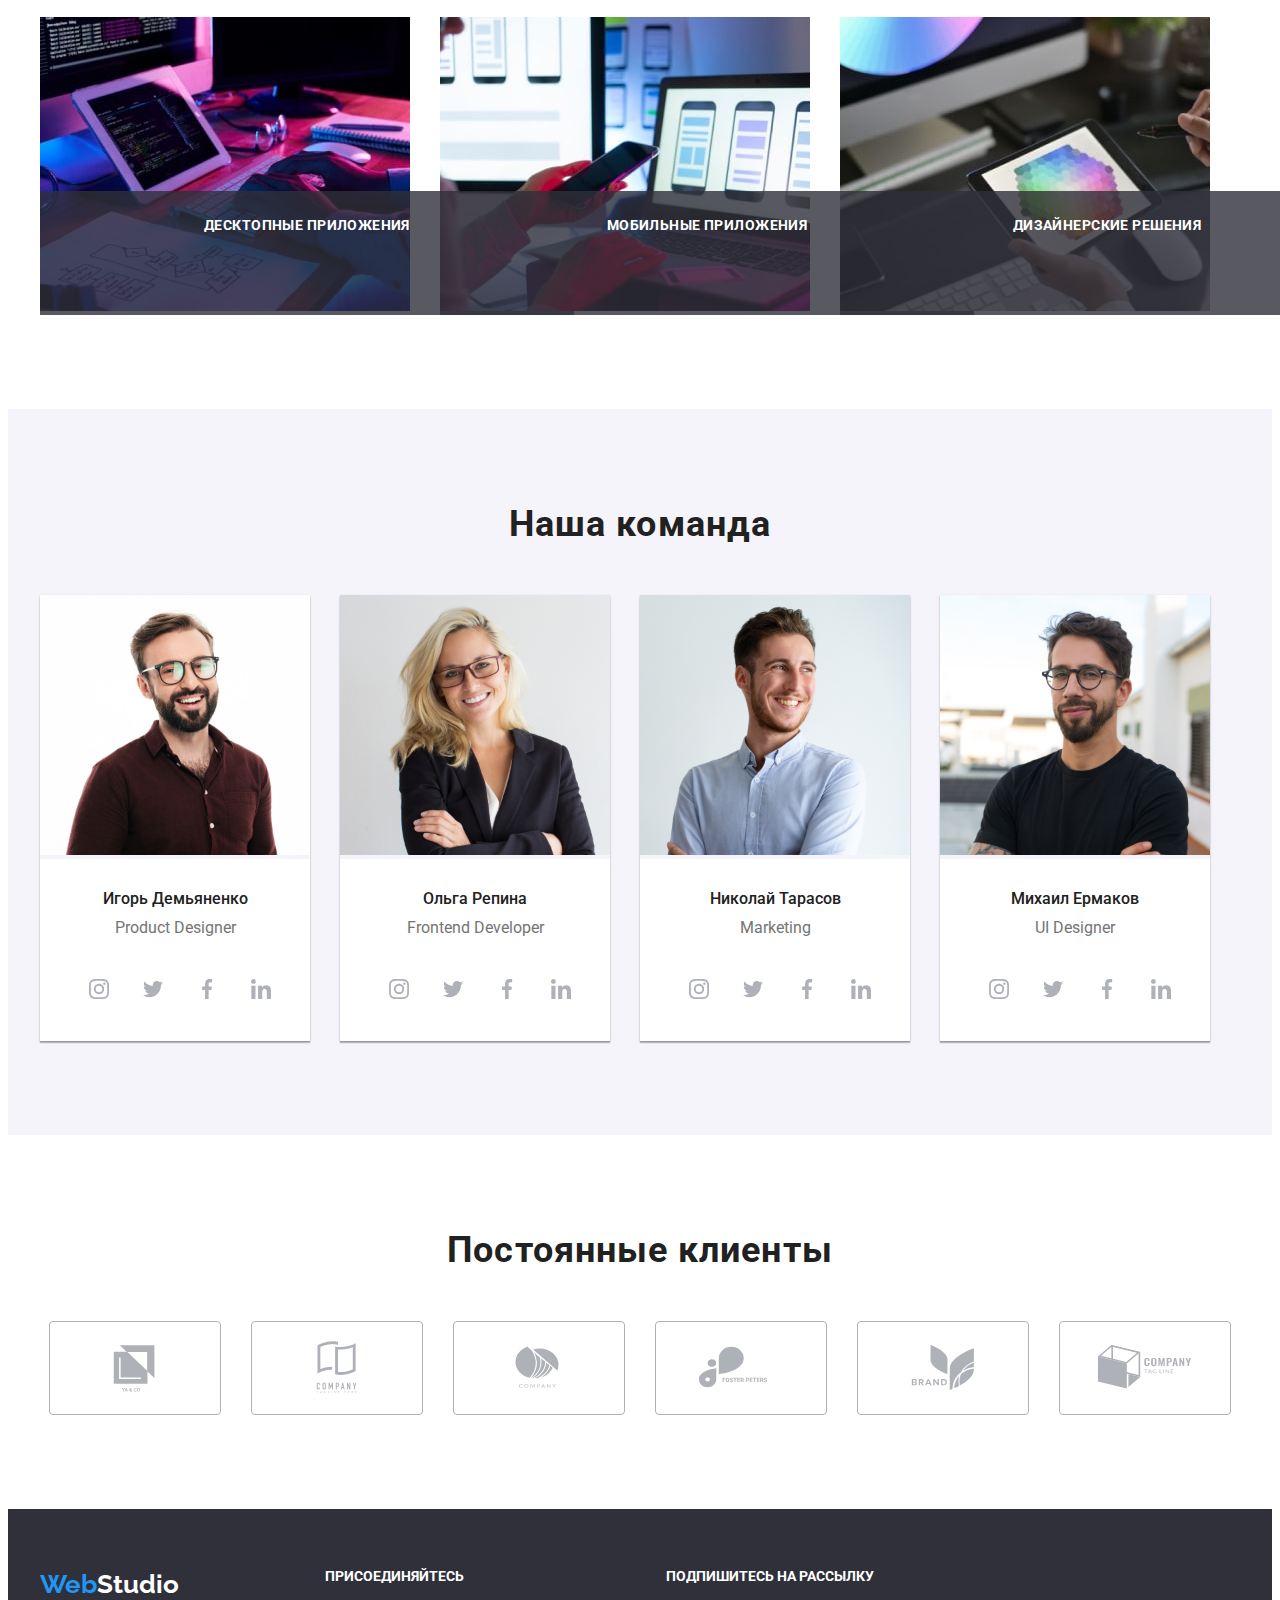
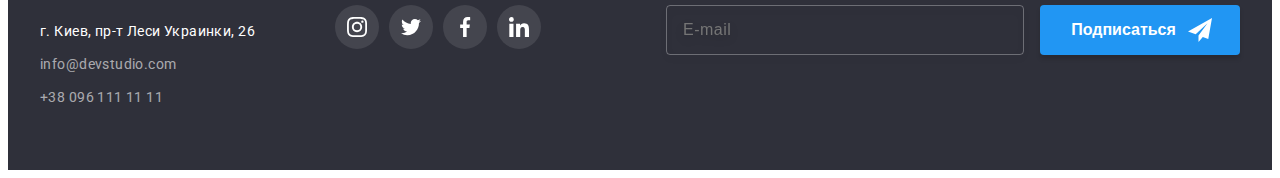
==== commit 5f6081b1: "Переименовывает файлы" ====
--- a/index.html
+++ b/index.html
@@ -13,35 +13,34 @@
 <body>
     <!--Шапка-->
 <header class="header">
-    <div class="container">
-     <a href="/" class="logo"><span>Web</span>Studio</a>
-     <nav> 
-         
+
+    <div class="container">
+     <a href="/" class="logo header__logo"><span>Web</span>Studio</a>
+     
+     <nav class="navigation"> 
      <ul class="site-nav list">
-         <li class="site-nav-item">
-             <a href="" class="header-item current">Студия</a></li>
-         <li class="site-nav-item">
-             <a href="./portfolio.html" class="header-item">Портфолио</a></li>
-         <li class="site-nav-item">
-             <a href="" class="header-item">Контакты</a>
+         <li class="site-nav__item">
+             <a href="" class="site-nave__link current">Студия</a></li>
+         <li class="site-nav__item">
+             <a href="./portfolio.html" class="site-nave__link">Портфолио</a></li>
+         <li class="site-nav__item">
+             <a href="" class="site-nave__link">Контакты</a>
             </li>
      </ul>
-    
- 
     </nav>
  
-     <div class="header-contacts">
-     <ul class="contacts list">
-         <li class="contacts-item">
-             <a href="mailto:info@devstudio.com" class="header-item">
-             <svg class="icon-mail">
+     <div class="contacts">
+     <ul class="site-contacts list">
+         <li class="site-contacts__item">
+             <a href="mailto:info@devstudio.com" class="site-contacts__link">
+             <svg class="site-contacts__icon-mail">
                  <use href="./images/symbol-defsheadopt.svg#icon-envelope"></use>
              </svg>
                  info@devstudio.com</a>
          </li>
-         <li class="contacts-item">
-             <a href="tel:+380961111111" class="header-item">
-                 <svg class="icon-tel">
+         <li class="site-contacts__item">
+             <a href="tel:+380961111111" class="site-contacts__link">
+                 <svg class="site-contacts__icon-tel">
                      <use href="./images/symbol-defsheadopt.svg#icon-smartphone"></use>
                  </svg>   
                  +38 096 111 11 11</a>
--- a/css/styles.css
+++ b/css/styles.css
@@ -52,6 +52,9 @@
     align-items: center;
 }
 
+.header__logo {
+    margin-right: 93px;
+}
 .logo {
     color: var(--title-text-color) ;
     font-family: "Raleway", sans-serif;
@@ -59,7 +62,7 @@
     font-size: 26px;
     line-height: 1.19;
     text-decoration: none;
-    margin-right: 93px;
+
 }
 
 .logo span {
@@ -70,7 +73,7 @@
     display: flex;
 }
 
-.site-nav .header-item {
+.site-nav .site-nave__link {
     color: var(--title-text-color);
     font-weight: 500;
     font-size: 14px;
@@ -79,19 +82,20 @@
     text-decoration: none;
 }
 
-.site-nav .header-item:hover,
-.site-nav .header-item:focus {
+.site-nave__link:hover,
+.site-nave__link:focus {
    color: var(--accent-color);
 }
-.site-nav-item{
+.site-nav__item{
     margin-right: 50px;
+    
 }
 
 .contacts {
     display: flex;
 }  
 
-.contacts .header-item {
+ .site-nave__link{
     color: var(--primary-text-color);
     text-decoration: none;
     font-weight: 500;
@@ -100,8 +104,8 @@
     letter-spacing: 0.02em;
 }
 
-.contacts .header-item:hover, 
-.contacts .header-item:focus {
+.site-nave__link:hover, 
+.site-nave__link:focus {
     color: var(--accent-color); 
 }
 
@@ -113,11 +117,10 @@
     margin-left: auto;
 }
 
-.header-item:not(:last-child) {
+.site-nave__link:not(:last-child) {
     margin-right: 50px;
 }
-
-.header-item {
+ .site-nave__link {
     display: block;
     position: relative;
     padding-top: 32px;
@@ -127,8 +130,8 @@
     transition-timing-function: cubic-bezier(0.4, 0, 0.2, 1);
 }
 
-.header-item:hover,
-.header-item:focus {
+.site-nave__link:hover,
+.site-nave__link:focus {
 fill: var(--accent-color);
 }
 
@@ -142,40 +145,62 @@
     height: 4px;
     border-radius: 2px;
     background-color: var(--accent-color);
-    /* opacity: 0; */
-    /* transition: opacity 250ms cubic-bezier(0.4, 0, 0.2, 1); */
-
-}
-
-/* .current:hover::after {
-    display: block;
-    opacity: 1;
-} */
-
-.contacts {
+}
+
+.site-contacts {
     display: flex;
     margin-left: auto;
 }
-.contacts-item + .contacts-item {
+.site-contacts__item + .site-contacts__item {
     margin-left: 30px;
 }
 
-.icon-mail {
+.site-contacts__link {
+    font-weight: 500px;
+    font-size: 14px;
+    line-height: 16px;
+    letter-spacing: 0.02em;
+    color: #757575;
+    text-decoration: none;
+    transition-property: color;
+    transition-duration: 250ms;
+    transition-timing-function: cubic-bezier(0.4, 0, 0.2, 1);
+} 
+
+
+.site-contacts__link:hover,
+.site-contacts__link:focus {
+    color: var(--accent-color);
+}
+
+.site-contacts__icon-mail {
     width: 16px;
     height: 12px;
     margin-right: 10px;
     color: var(--primary-text-color);
 }
 
-.icon-tel {
+.site-contacts__icon-tel {
     width: 10px;
     height: 16px;
     margin-right: 10px;
     color: var(--primary-text-color);
 }
 
-
-    
+.site-contacts__item {
+    transition-property: fill;
+    transition-duration: 250ms;
+    transition-timing-function: cubic-bezier(0.4, 0, 0.2, 1);
+}
+
+.site-contacts__item:hover,
+.site-contacts__item:focus {
+    fill: var(--accent-color);
+}
+
+.site-contacts__item {
+
+}
 /* Герой */
 
 .hero {
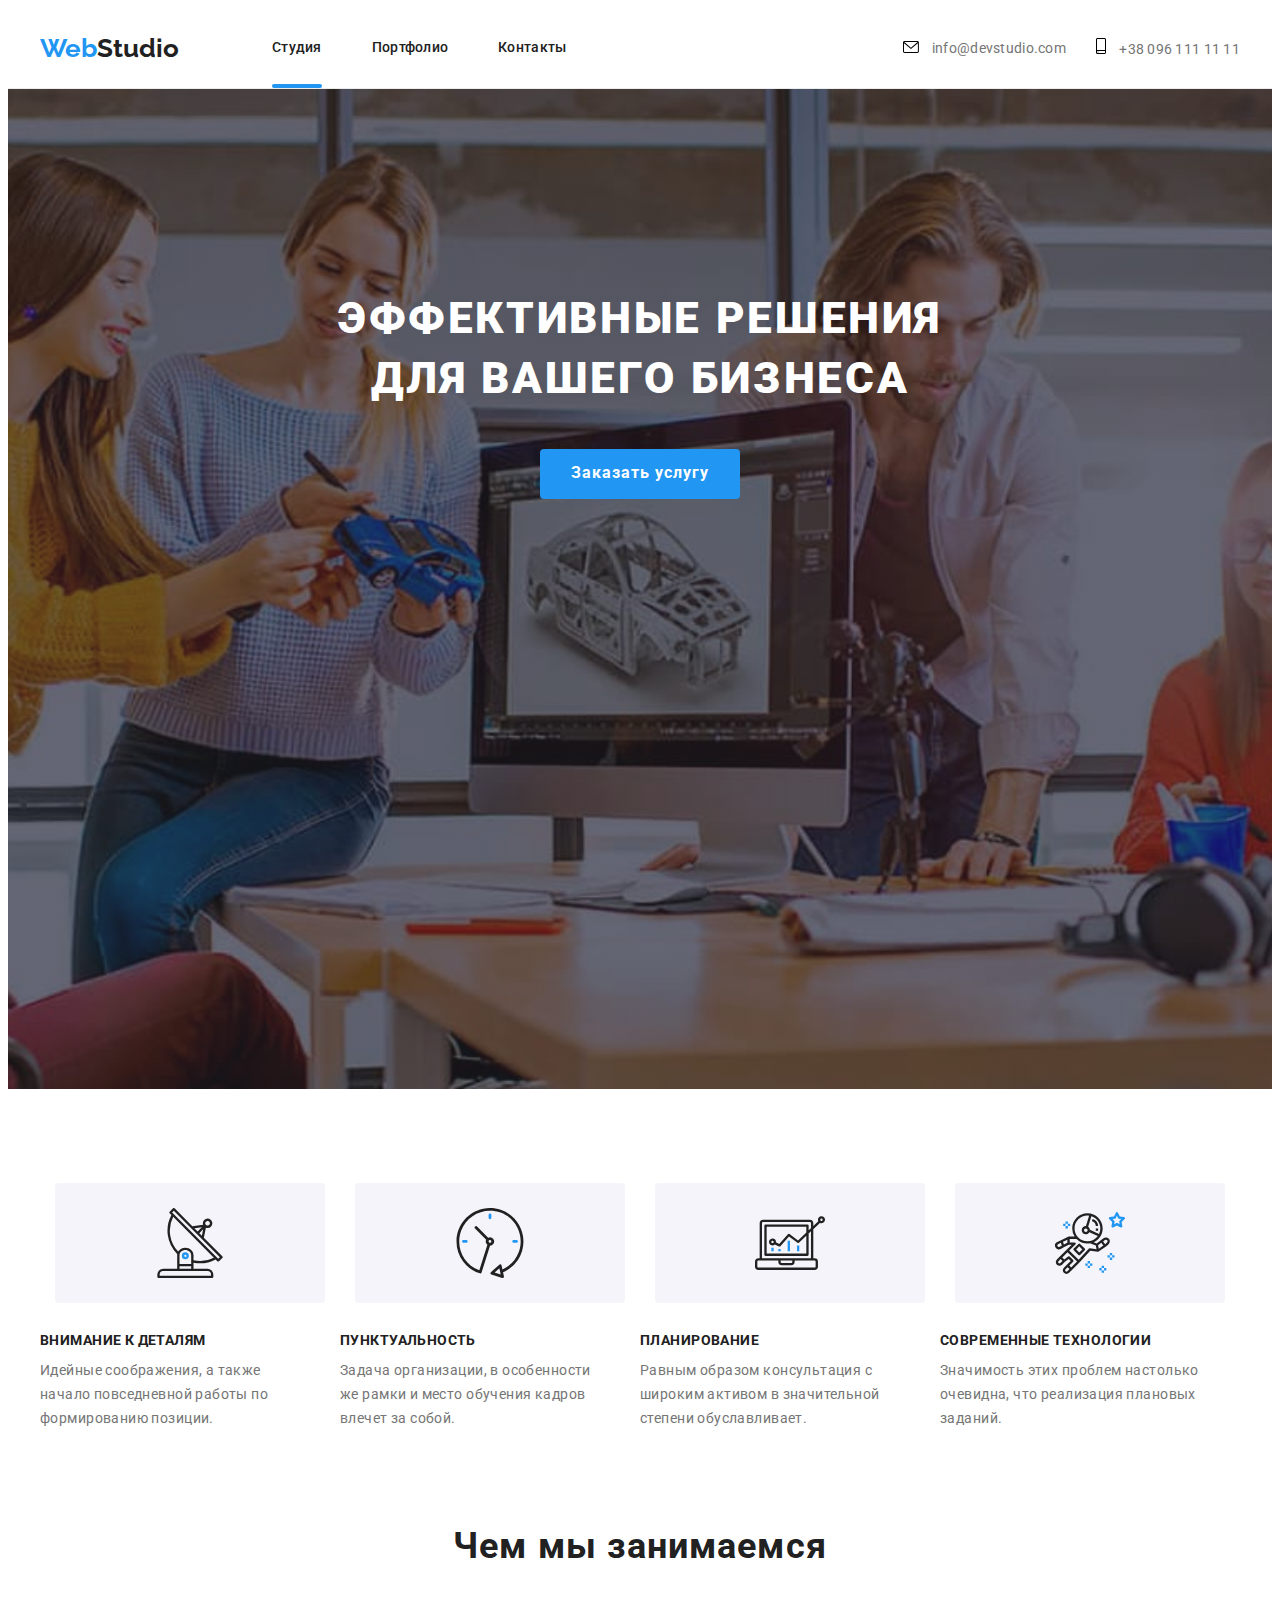
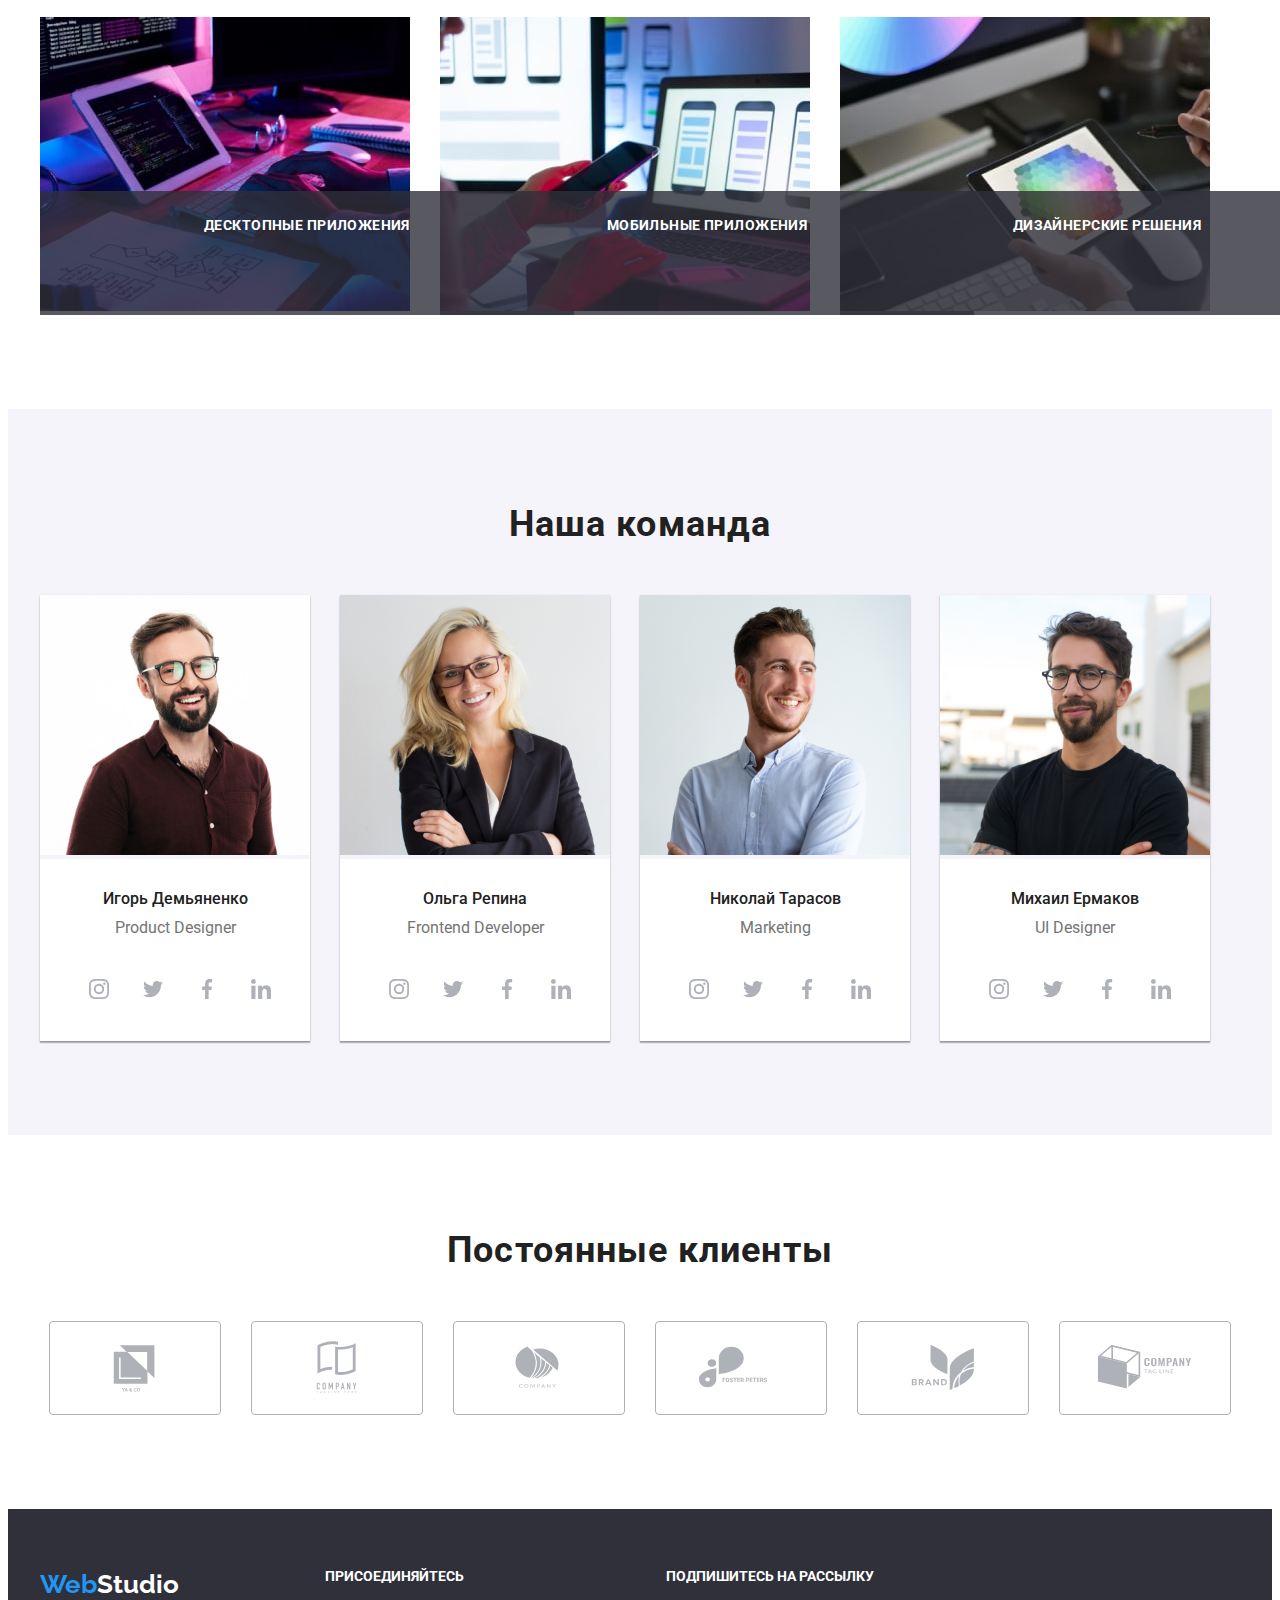
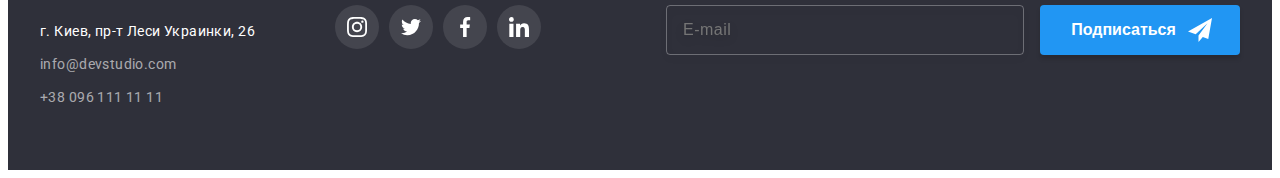
==== commit 02b26545: "main.scss" ====
--- a/index.html
+++ b/index.html
@@ -7,7 +7,8 @@
     <title>WebStudio</title>
     <link href="https://fonts.googleapis.com/css2?family=Raleway:wght@700&family=Roboto:wght@400;500;700;900&display=swap" rel="stylesheet">
     <link rel="stylesheet" href="https://cdnjs.cloudflare.com/ajax/libs/modern-normalize/1.1.0/modern-normalize.min.css" integrity="sha512-wpPYUAdjBVSE4KJnH1VR1HeZfpl1ub8YT/NKx4PuQ5NmX2tKuGu6U/JRp5y+Y8XG2tV+wKQpNHVUX03MfMFn9Q==" crossorigin="anonymous" referrerpolicy="no-referrer" />
-    <link rel="stylesheet" href="./css/styles.css" />
+    <!-- <link rel="stylesheet" href="./css/styles.css" /> -->
+    <link rel="stylesheet" href="./css/main.css" />
 
 </head>
 <body>
@@ -29,18 +30,18 @@
      </ul>
     </nav>
  
-     <div class="contacts">
+     <div class="contacts header__contacts">
      <ul class="site-contacts list">
          <li class="site-contacts__item">
              <a href="mailto:info@devstudio.com" class="site-contacts__link">
-             <svg class="site-contacts__icon-mail">
+             <svg class="site-contacts__mail">
                  <use href="./images/symbol-defsheadopt.svg#icon-envelope"></use>
              </svg>
                  info@devstudio.com</a>
          </li>
          <li class="site-contacts__item">
              <a href="tel:+380961111111" class="site-contacts__link">
-                 <svg class="site-contacts__icon-tel">
+                 <svg class="site-contacts__tel">
                      <use href="./images/symbol-defsheadopt.svg#icon-smartphone"></use>
                  </svg>   
                  +38 096 111 11 11</a>
@@ -54,12 +55,12 @@
   <main>
 
       <!--Герой-->
- <section class="hero"> 
+ <section class="hero hero--font"> 
      
     <div class="container">
-        <h1 class="hero-title">Эффективные решения
+        <h1 class="container__hero-title">Эффективные решения
             для вашего бизнеса</h1>
-        <button data-modal-open type="button" class="hero-btn">Заказать услугу</button>
+        <button data-modal-open type="button" class="container__hero-btn">Заказать услугу</button>
     </div>
 
  </section>
@@ -360,51 +361,52 @@
 
 <!--Футер-->
 
-<footer class="footer">
+<footer class="footer footer--font">
     <div class="container">
 
     <div class="address-content">
-    <a href="/" class="logo"><span>Web</span>Studio</a>
-    <address class="address-text">
+    <a href="/" class="logo address-content__logo"><span>Web</span>Studio</a>
+    <address class="address-content__text">
       г. Киев, пр-т Леси Украинки, 26
      </address>
 
-     <ul class="address-contacts">
-        <li class="address-link">
-            <a href="mailto:info@devstudio.com" class="link">info@devstudio.com</a><br>
-        </li>
-        <li class="address-link">
-            <a href="tel:+380961111111" class="link">+38 096 111 11 11</a>
+     <ul class="address-content__contacts list">
+        <li class="address-content__item">
+            <a href="mailto:info@devstudio.com" class="address-content__link">info@devstudio.com</a><br>
+        </li>
+        <li class="address-content__item">
+            <a href="tel:+380961111111" class="address-content__link">+38 096 111 11 11</a>
         </li> 
      </ul>
     </div>
 
-    <div class="footer-soc">
-            <h3 class="join">Присоединяйтесь</h3>
-        <ul class="join-soc-list list">
-            <li class="join-soc-item">
-                <a href="" class="join-soc-link">
-                    <svg class="join-soc-icon" width="20" height="20">
+    <div class="soc">
+            <h3 class="soc__join">Присоединяйтесь</h3>
+        <ul class="soc__list list">
+            <li class="soc__item">
+                <a href="" class="soc__link">
+                    <svg class="soc__icon" width="20" height="20">
                         <use href="./images/symbol-defs opt.svg#icon-instagram-2"></use>
                     </svg>
                  </a>
             </li>
-            <li class="join-soc-item">
-                <a href="" class="join-soc-link">
-                    <svg class="join-soc-icon" width="20" height="20">
+            <li class="soc__item">
+                <a href="" class="soc__link">
+                    <svg class="soc__icon"  width="20" height="20">
                         <use href="./images/symbol-defs opt.svg#icon-twitter-1"></use>
                     </svg>
                 </a>
             </li>
-            <li class="join-soc-item">
-                <a href="" class="join-soc-link"><svg class="join-soc-icon" width="20" height="20">
+            <li class="soc__item">
+                <a href="" class="soc__link">
+                    <svg class="soc__icon" width="20" height="20">
                     <use href="./images/symbol-defs opt.svg#icon-facebook-1"></use>
                 </svg>
             </a>
             </li>
-            <li class="join-soc-item">
-                <a href="" class="join-soc-link">
-                    <svg class="join-soc-icon" width="20" height="20">
+            <li class="soc__item">
+                <a href="" class="soc__link">
+                    <svg class="soc__icon" width="20" height="20">
                     <use href="./images/symbol-defs opt.svg#icon-linkedin-1"></use>
                 </svg>
             </a> 
@@ -412,32 +414,35 @@
         </ul>
     </div>
 
-    <div class="footer-subscribe">
-        <h3 class="join">Подпишитесь на рассылку</h3>
+    <div class="subscribe subscribe__post">
+        <h3 class="subscribe__join">Подпишитесь на рассылку</h3>
         <form>
-    <div class="footer-btn">
+    <div class="footer-btn__btn">
 
         <label for="subscribe-mail"></label>
-            <input
-            type="email"
-            class="footer-input"
-            name="subscribe-mail"
-            id="subscribe-mail"
-            placeholder="E-mail" 
-            /> 
+        <input
+        type="email"
+        class="footer-btn__input"
+        name="subscribe-mail"
+        id="subscribe-mail"
+        placeholder="E-mail" 
+        /> 
 
             <button type="submit" 
-            class="subscribe-btn">Подписаться</button>
+            class="footer-btn__sign">Подписаться</button>
          
-            <svg class="icon-send" width="24" height="24">
+            <svg class="footer-btn__icon-send" width="24" height="24">
                 <use href="./images/icon-sendopt.svg#icon-icon-send"></use>
             </svg>
       
     </div>
         </form>
     </div>
+    
     </div>
 </footer>
+
+<!-- Модальное окно -->
 
 <div class="backdrop is-hidden" data-modal >
     <div class="modal">
--- a/css/styles.css
+++ b/css/styles.css
@@ -1,1055 +1,31 @@
-:root {
-    --primary-text-color: #757575;
-    --title-text-color: #212121;
-    --accent-color: #2196f3;
-    --primary-bg-color: #ffffff;
-}
-body {
-    color: var(--primary-text-color);
-    background-color: var(--primary-bg-color); 
-    font-family: "Roboto", sans-serif;  
-    font-weight: 400;
-    letter-spacing: 0,03em;
-}
 
-p,
-h1, 
-h2,
-h3,
-h4,
-h5, 
-h6,
-ul, 
-li {
-margin: 0;
-padding-left: 0;
-}
 
-.img {
-    display: block;
-}
-
-.list {
-    list-style: none;
-}
-
-.container {
-    width: 1200px;
-    padding-left: 15px;
-    padding-right: 15px;
-    margin: 0 auto;
-}
 /* Шапка */
 
-.header {
-    /* padding-top: 24px;
-    padding-bottom: 24px; */
-    border-bottom: 1px solid #ECECEC;
-}
 
-.header .container {
-    display: flex;
-    align-items: center;
-}
-
-.header__logo {
-    margin-right: 93px;
-}
-.logo {
-    color: var(--title-text-color) ;
-    font-family: "Raleway", sans-serif;
-    font-weight: 700;
-    font-size: 26px;
-    line-height: 1.19;
-    text-decoration: none;
-
-}
-
-.logo span {
-    color: var(--accent-color);
-}
-
-.site-nav  {
-    display: flex;
-}
-
-.site-nav .site-nave__link {
-    color: var(--title-text-color);
-    font-weight: 500;
-    font-size: 14px;
-    line-height: 1.14;
-    letter-spacing: 0.02em;
-    text-decoration: none;
-}
-
-.site-nave__link:hover,
-.site-nave__link:focus {
-   color: var(--accent-color);
-}
-.site-nav__item{
-    margin-right: 50px;
-    
-}
-
-.contacts {
-    display: flex;
-}  
-
- .site-nave__link{
-    color: var(--primary-text-color);
-    text-decoration: none;
-    font-weight: 500;
-    font-size: 14px;
-    line-height: 1.14;
-    letter-spacing: 0.02em;
-}
-
-.site-nave__link:hover, 
-.site-nave__link:focus {
-    color: var(--accent-color); 
-}
-
-.current:hover,
-.current:focus {
-    color: var(--accent-color);
-}
-.header-contacts {
-    margin-left: auto;
-}
-
-.site-nave__link:not(:last-child) {
-    margin-right: 50px;
-}
- .site-nave__link {
-    display: block;
-    position: relative;
-    padding-top: 32px;
-    padding-bottom: 32px; 
-    transition-property: color, background-color, fill;
-    transition-duration: 250ms;
-    transition-timing-function: cubic-bezier(0.4, 0, 0.2, 1);
-}
-
-.site-nave__link:hover,
-.site-nave__link:focus {
-fill: var(--accent-color);
-}
-
-.current:after {
-    content:'';
-    display: block;
-    position: absolute;
-    left: 0;
-    bottom: 0px;
-    width: 100%;
-    height: 4px;
-    border-radius: 2px;
-    background-color: var(--accent-color);
-}
-
-.site-contacts {
-    display: flex;
-    margin-left: auto;
-}
-.site-contacts__item + .site-contacts__item {
-    margin-left: 30px;
-}
-
-.site-contacts__link {
-    font-weight: 500px;
-    font-size: 14px;
-    line-height: 16px;
-    letter-spacing: 0.02em;
-    color: #757575;
-    text-decoration: none;
-    transition-property: color;
-    transition-duration: 250ms;
-    transition-timing-function: cubic-bezier(0.4, 0, 0.2, 1);
-} 
+/* Герой */
 
 
-.site-contacts__link:hover,
-.site-contacts__link:focus {
-    color: var(--accent-color);
-}
-
-.site-contacts__icon-mail {
-    width: 16px;
-    height: 12px;
-    margin-right: 10px;
-    color: var(--primary-text-color);
-}
-
-.site-contacts__icon-tel {
-    width: 10px;
-    height: 16px;
-    margin-right: 10px;
-    color: var(--primary-text-color);
-}
-
-.site-contacts__item {
-    transition-property: fill;
-    transition-duration: 250ms;
-    transition-timing-function: cubic-bezier(0.4, 0, 0.2, 1);
-}
-
-.site-contacts__item:hover,
-.site-contacts__item:focus {
-    fill: var(--accent-color);
-}
-
-.site-contacts__item {
-
-}
-/* Герой */
-
-.hero {
-    padding-top: 200px;
-    padding-bottom: 200px;
-}
-
-.hero .container {
-    display: block; 
-} 
-
-.hero-title {
-    margin-right: auto;
-    margin-left: auto;
-}
-.hero-btn {
-    display: block;
-    border-radius: 4px;
-    border: none;
-    min-width: 200px;
-    height: 50px;
-    margin-right: auto;
-    margin-left: auto;
-}
-
-.hero .hero-btn {
-    font-family: inherit;
-    color: var(--primary-bg-color);
-    background-color: var(--accent-color);
-    font-weight: 700;
-    font-size: 16px;
-    line-height: 1.89;
-    align-items: center;
-    text-align: center;
-    letter-spacing: 0.06em;
-    cursor: pointer;
-}
-
-.hero-title {
-    color: var(--primary-bg-color);
-    max-width: 700px;
-    font-style: normal;
-    font-weight: 900;
-    font-size: 44px;
-    line-height: 1.36;
-    text-align: center;
-    letter-spacing: 0.06em;
-    text-transform: uppercase;
-    padding-bottom: 40px;
-}
-.hero {
-    padding-top: 200px;
-    padding-bottom: 200px;
-    max-width: 1600px;
-    height: 600px; margin-left: auto;
-    margin: 0 auto;
-    background-image:linear-gradient(rgba(47, 48, 58, 0.4), rgba(47, 48, 58, 0.4)), url(../images/Img\ font.jpg);
-    background-repeat: no-repeat;
-    background-position: center;
-    background-size: cover;
-}
-
 /* Преимущества */
-.benefits {
-    padding-top: 94px;
-}
-.benefits-list {
-    display: flex;
-}
-.benefits-item {
-    width: 270px;
-}
-
-.benefits-item:not(:last-child){
-    margin-right: 30px;
-}
-.benefits-logo-list {
-    display: flex;
-    justify-content: center;
-}
-.benefits-logo-item {
-    width: 270px;
-    height: 120px;
-    border-radius: 4px;
-    display:flex;
-    justify-content: center;
-    align-items: center;
-    background-color: #F5F4Fa;
-}
-.benefits-logo-item:not(:first-child){
-    margin-left: 30px;
-}
-.benefits-title {
-    margin-bottom: 10px;
-    margin-top: 30px;
-    font-weight: 700;
-    font-size: 14px;
-    line-height: 1.14;
-    letter-spacing: 0.03em;
-    text-transform: uppercase;
-    color: var(--title-text-color);
-}
-
-.benefits-text { 
-    font-weight: 400;
-    font-size: 14px;
-    line-height: 1.71;
-    letter-spacing: 0.03em;
-    color: var(--primary-text-color);
-}
-
 
 /* Услуги */
 
-.service-title,
-.team-title, 
-.section-title {
-    font-weight: 700;
-    font-size: 36px;
-    line-height: 1.17;
-    text-align: center;
-    letter-spacing: 0.03em;
-    color: var(--title-text-color); 
-}
-.service-title {
-    margin-bottom: 50px;
-}
-.service {
-    padding-top: 94px;
-    padding-bottom: 94px;
-}
 
-.service-list {
-    display: flex;
-}
-.service-list .list {
-    padding-bottom: 94px;
-}
-
-
-.img-item:not(:last-child) {
-   margin-right: 30px; 
-}
-.service-font {
-    position: relative;
-}
-
-.service-text {
-    position: absolute;
-    bottom: 0;
-    width: 100%;
-    min-height: 70px;
-    padding-top: 27px;
-    padding-right: 82px;
-    padding-bottom: 27px;
-    padding-left: 82px;
-    font-weight: 700;
-    font-size: 14px;
-    line-height: 1.14;
-    text-align: center;
-    letter-spacing: 0.03em;
-    text-transform: uppercase;
-    background: rgba(47, 48, 58, 0.8);
-    color: var(--primary-bg-color);
-}
 
 /* Team */
 
-.section-team {
-    background-color: #F5F4FA;
-    padding-top: 94px;
-    padding-bottom: 94px;
-}
-
-.section-title {
-    margin-bottom: 50px;
-}
-
-.team-list {
-    display: flex;
-    list-style: none;
-}
-
-.team-item:not(:last-child) {
-    margin-right: 30px; 
-}
-
-.team-list .title {
-    color: var(--title-text-color);
-    font-weight: 500;
-    font-size: 16px;
-    line-height: 1.19;     
-}
-    
-.team-list .text {
-    color: var(--primary-text-color);
-    font-weight: 400;
-    font-size: 16px;
-    line-height: 1.19;
-    text-align: center;
-    margin-bottom: 30px;
-}
-
-.title {
-    text-align: center;
-    padding-bottom: 10px;
-}
-
-.team-container {
-    padding-top: 30px;
-    padding-bottom: 30px;
-    background-color: var(--primary-bg-color);
-} 
-
-.team-soc-list {
-    display: flex;
-    justify-content: center;
-}
-.team-soc-link {
-    width: 44px;
-    height: 44px;
-    border-radius: 50%;
-    display:flex;
-    justify-content: center;
-    align-items: center;
-    margin-left: 10px;
-    transition-property: background-color;
-    transition-duration: 250ms;
-    transition-timing-function: cubic-bezier(0.4, 0, 0.2, 1);
-}
-
-.team-soc-icon {
-    fill:#AFB1B8 ;
-}
-
-.team-soc-link:hover, 
-.team-soc-link:focus {
-    background-color: var(--accent-color);
-}
-
-.team-soc-link:hover .team-soc-icon,
-.team-soc-link:focus .team-soc-icon {
-    fill: #FFFFFF;
-}
-
-.shadow{
-    box-shadow: 0px 2px 1px 0px rgba(0, 0, 0, 0.2), 0px 1px 1px 0px rgba(0, 0, 0, 0.14), 0px 1px 3px 0px rgba(0, 0, 0, 0.12);
-}
 
 /* <!--Постоянные клиенты> */
 
-.clients {
-    padding-top: 94px;
-    padding-bottom: 94px;
-}
-.clients-list {
-    display: flex;
-    margin-left: auto;
-    justify-content: center;
-}
-
-
-.clients-title {
-    font-weight: 700;
-    font-size: 36px;
-    line-height: 1.17;
-    text-align: center;
-    letter-spacing: 0.03em;
-    color: var(--title-text-color);
-    margin-bottom: 50px; 
-}
-
-.clients-item {
-    width: 170px;
-}
-
-.clients-item:not(:last-child){
-    margin-right: 30px;
-}
-
-.clients-item {
-    display: block;
-    content:'';
-    height: 92px;
-    border-radius: 4px;
-    border: 1px solid #AFB1B8;
-    background-repeat: no-repeat;
-    background-size: contain;
-    background-position: center;
-    
-}  
-
-.clients-link {
-    fill:#AFB1B8 ;
-    display: flex;
-    justify-content: center;
-    align-items: center;
-    width: 100%;
-    height: 100%;
-    transition-property: border, fill;
-    transition-duration: 250ms;
-    transition-timing-function: cubic-bezier(0.4, 0, 0.2, 1);
-}
-
-
-.clients-item:hover,
-.clients-item:focus {
-    border: 1px solid #2196f3;
-}
-.clients-link:hover, 
-.clients-link:focus {
-fill: var(--accent-color);
-}
 
 /* Футер */
 
-.footer {
-    padding-top: 60px;
-    padding-bottom: 60px;
-}
-
-.footer .logo {
-    color: var(--primary-bg-color);
-    margin-bottom: 20px;
-}
-
-.logo span{
-    color: var(--accent-color);
-}
-
-.footer, .hero {
-    background-color: #2F303A;
-}
-
-.footer .link {
-    color: rgba(255, 255, 255, 0.6);
-    text-decoration: none;
-    font-style: normal;
-    font-weight: 400;
-    font-size: 14px;
-    line-height: 1.71;
-    letter-spacing: 0.03em;
-    
-}
-
-.footer .link{
-    transition-property: color;
-    transition-duration: 250ms;
-    transition-timing-function: cubic-bezier(0.4, 0, 0.2, 1);
-}
-
-.footer .link:hover,
-.footer .link:focus {
-   color: var(--accent-color);
-}
-.footer .address-text {
-    color: var(--primary-bg-color);
-    font-style: normal;
-    font-weight: 400;
-    font-size: 14px;
-    line-height: 1.71;
-    letter-spacing: 0.03em;
-}
-.address-text {
-    margin-top: 20px; 
-}
-.address-contacts {
-    list-style: none;
-}
-.address-link {
-    margin-top: 9px;
-}
 
 
-.join {
-    color: #ffffff;
-    font-family: Roboto;
-    font-style: bold;
-    font-size: 14px;
-    line-height: 1.14;
-    letter-spacing: 3%;
-    text-transform: uppercase;
-    margin-bottom: 20px;
-}
-
-.footer .container{
-    display: flex;  
-}
-.address-content {
-    width:calc(25% - 15px);
-}
-
-.footer-soc {
-    flex-grow: 1;
-}
-
-.join-soc-link {
-    width: 44px;
-    height: 44px;
-    border-radius: 50%;
-    display:flex;
-    justify-content: center;
-    align-items: center;
-    margin-left: 10px;
-    background-color: rgba(255, 255, 255, 0.1);
-    transition-property: background-color, fill;
-    transition-duration: 250ms;
-    transition-timing-function: cubic-bezier(0.4, 0, 0.2, 1);
-}
-
-.join-soc-icon {
-    fill:#FFFFFF ;
-}
-.join-soc-list {
-    display:flex;
-    align-items: center;  
-}
 
 
-.join-soc-link:hover, 
-.join-soc-link:focus {
-    background-color: var(--accent-color);
-}
+/* Модальное окно */
 
-.join-soc-link:hover .team-soc-icon{
-    fill: #FFFFFF;
-}
-
-.footer-subscribe {
-    position: relative;
-}
-
-.footer-btn {
-    position: relative;
-}
-
-.footer-input {
-    padding: 15px 16px;
-    width: 358px;
-    height: 50px;
-    border: 1px solid rgba(255, 255, 255, 0.3);
-    box-sizing: border-box;
-    filter: drop-shadow(0px 4px 4px rgba(0, 0, 0, 0.15));
-    border-radius: 4px;
-    outline: none;
-    background-color: transparent;
-    font-size: 16px;
-    align-items: center;
-    letter-spacing: 0.03em;
-    color: rgba(255, 255, 255, 0.6);
-}
-
-.subscribe-btn {
-    margin-left: 12px;
-    padding: 10px 62px 10px 29px;
-    width: 200px;
-    height: 50px;
-    font-weight: 700;
-    font-size: 16px;
-    line-height: 1.9;
-    background-color: var(--accent-color);
-    color: var(--primary-bg-color);
-    box-shadow: 0px 4px 4px rgba(0, 0, 0, 0.15);
-    border-radius: 4px;
-    border: none;
-
-}
-
-
-.icon-send {
-    position:absolute;
-    top: 50%;
-    right: 28px;
-    transform: translateY(-50%);
-    fill: #ffffff;
-}
-
-
-.backdrop {
-    position: fixed;
-    top: 0;
-    left: 0;
-    width: 100%;
-    height: 100%;
-    background: rgba(0, 0, 0, 0.2);
-    opacity: 1;
-    transition: opacity 250ms cubic-bezier(0.4, 0, 0.2, 1);
-   
-}
-
-.backdrop.is-hidden {
-    opacity: 0;
-    pointer-events: none;
-}
-
-
-.backdrop.is-hidden .modal {
-    transform: translate(-50%, -50%) scale(0.9);
-}
-
-.modal {
-    position: absolute;
-    padding: 40px;
-    top: 50%;
-    left: 50%;
-    min-height: 581px;
-    width: 528px;
-    box-shadow: 0px 1px 3px rgba(0, 0, 0, 0.12),
-     0px 1px 1px rgba(0, 0, 0, 0.14), 
-     0px 2px 1px rgba(0, 0, 0, 0.2);
-    border-radius: 4px;
-    background-color: var(--primary-bg-color);
-    transform: translate(-50%, -50%) scale(1) rotate(0);
-    transition: opacity 250ms cubic-bezier(0.4, 0, 0.2, 1);
-   
-}
-
-.btn-modal-close {
-    position: absolute;
-    top: 8px;
-    right: 8px;
-    width: 30px;
-    height: 30px;
-    border-radius: 50%;
-    background-color: #FFFFFF;
-    border: 1px solid rgba(0, 0, 0, 0.1);
-    box-sizing: border-box;
-    transition-property: fill;
-    transition-duration: 250ms;
-    transition-timing-function: cubic-bezier(0.4, 0, 0.2, 1);
-}
-
-.modal-icon:hover {
-    fill: var(--accent-color);
-}
-
-.modal-title {
-    margin-bottom: 12px;
-    font-weight: 700;
-    font-size: 20px;
-    line-height: 1.15;
-    text-align: center;
-    letter-spacing: 0.03em;
-    color: var(--title-text-color);             
-}
-
-.modal-input{
-    width: 100%;
-    height: 40px;
-    border: 1px solid rgba(33, 33, 33, 0.2);
-    border-radius: 4px;
-    padding-left: 42px;
-    outline: none;
-    transition-property: border-color, fill;
-    transition-duration: 250ms;
-    transition-timing-function: cubic-bezier(0.4, 0, 0.2, 1);
-}
-
-.modal-input:focus {
-    border-color: var(--accent-color);
-}
-
-.modal-input:focus + .modal-logo {
-  fill: var(--accent-color);
-}
-
-.modal-field {
-    position: relative;
-    width: 100%;
-    margin-bottom: 10px;
-}
-
-.modal-input-wrap {
-  position: relative;
-}
-
-
-.modal-logo {
-    position: absolute;
-    top: 50%;
-    left: 15px;
-    transform: translateY(-50%);
-}
-
-
-.modal-label {
-    display: block;
-    margin-bottom: 4px;
-    font-size: 12px;
-    line-height: 1.17;
-    letter-spacing: 0.01em;
-    color: var(--primary-text-color);
-
-}
-
-.modal-text {
-    width: 100%;
-    height: 120px;
-    border: 1px solid rgba(33, 33, 33, 0.2);
-    border-radius: 4px;
-    padding: 12px 16px;
-    /* margin-top: 20px; */
-    font-size: 14px;
-    line-height: 1.14;
-    letter-spacing: 0.01em;
-    color: rgba(117, 117, 117, 0.5);
-    resize: none;
-}
-
-.modal-check {
-    margin: 20px auto 30px auto;
-    width: 400px;
-    height: 24px;
-    font-size: 14px;
-    line-height: 1.71;
-    letter-spacing: 0.03em;
-    color: var(--primary-text-color);
-}
-
-.check-text {
-    margin-top: 0;
-    font-size: 14px;
-    line-height: 1.71;
-    letter-spacing: 0.03em;
-    align-items: center;
-    color: var(--primary-text-color);
-    display: flex;
-}
-
-.check-text::before {
-    content: '';
-    width: 16px;
-    height: 15px;
-    border: 2px solid #000000;
-    box-shadow: 0px 1px 3px rgba(0, 0, 0, 0.12), 
-    0px 1px 1px rgba(0, 0, 0, 0.14), 0px 2px 1px rgba(0, 0, 0, 0.2);
-    border-radius: 4px;
-    margin-right: 8px;
-
-}
-
-.modal-check:checked + .check-text::before {
-    background-color: var(--accent-color);
-    border: none;
-    background-image: url(../images/Vectormodal.svg);
-    background-repeat: no-repeat;
-    background-position: center;
-}
-
-.modal-link {
-    color: var(--accent-color);
-}
-
-.submit-btn {
-    display: block;
-    width: 200px;
-    height: 50px;
-    margin-top: 30px;
-    margin-right: auto;
-    margin-left: auto;
-    padding: 10px auto 10px auto;
-    border: none;
-    font-weight: 700;
-    font-size: 16px;
-    line-height: 1.9;
-    letter-spacing: 0.06em;
-    color: var(--primary-bg-color);
-    background-color: var(--accent-color);
-    box-shadow: 0px 4px 4px rgba(0, 0, 0, 0.15);
-    border-radius: 4px;
-    transition-property: background-color;
-    transition-duration: 250ms;
-    transition-timing-function: cubic-bezier(0.4, 0, 0.2, 1);
-}
-
-
-.submit-btn:hover,
-.submit-focus {
-    background-color: #188CE8;;
-}
 
 /* Portfolio styles */
 
-.visually-hidden {
-    position: absolute;
-    white-space: nowrap;
-    width: 1px;
-    height: 1px;
-    overflow: hidden;
-    border: 0;
-    padding: 0;
-    clip: rect(0 0 0 0);
-    clip-path: inset(50%);
-    margin: -1px;
-}
-
-.projects {
-    padding-top: 94px;
-    padding-bottom: 94px;
-}
-
-.button-list {
-    display: flex; 
-    flex-wrap: nowrap;
-    margin-right: auto;
-    margin-left: auto;
-    margin-bottom: 50px;
-} 
-
-.projects-btn {
-    padding: 6px 22px 6px 22px;
-    border-radius: 4px;
-    border: none;
-    font-family: inherit;
-    font-weight: 500;
-    font-size: 16px;
-    line-height: 1.62;
-    text-align: center;
-    letter-spacing: 0.03em;
-    color: var(--title-text-color);
-    white-space: nowrap;
-    transition-property: color, background-color;
-    transition-duration: 250ms;
-    transition-timing-function: cubic-bezier(0.4, 0, 0.2, 1);
-    }
-
-.btn-item:first-child {
-    margin-left: auto;
-    margin-right: 8px;
-    max-width: 73px;
-}
-.btn-item:ntn-child(2){
-    max-width: 128px;
-}
-
-.btn-item:ntn-child(3){
-    max-width: 145px;
-}
-
-.btn-item:ntn-child(4) {
-   max-width: 103px;
-}
-
-.btn-item:last-child {
-    margin-right: auto;
-    max-width: 130px;
-
-}
-.projects-btn:hover,
-.projects-btn:focus {
-    color: var(--primary-bg-color);
-    background-color: var(--accent-color);
-}
-
-.btn-item:not(:last-child) {
-    margin-right: 8px;
-}
-
-.projects-btn {
-    flex-basis: calc((100% - 50px) / 5);
-} 
-.btn-item{
-    transition-property: box-shadow;
-    transition-duration: 250ms;
-    transition-timing-function: cubic-bezier(0.4, 0, 0.2, 1);
-}
-
-.btn-item:hover,
-.btn-item:focus {
-    box-shadow: 0px 2px 2px 0px rgba(0, 0, 0, 0.12),
-    0px 1px 2px 0px rgba(0, 0, 0, 0.1);
-
-}
-
-.portfolio {
-    padding: 20px 24px 20px 24px;
-    border-right: 1px solid #EEEEEE; 
-    border-bottom: 1px solid #EEEEEE;
-    border-left: 1px solid #EEEEEE; 
-}
-
-.portfolio-link {
-    display: block;
-    text-decoration: none;
-    transition-property: box-shadow;
-    transition-duration: 250ms;
-    transition-timing-function: cubic-bezier(0.4, 0, 0.2, 1);
-}
-
-.portfolio-link:hover,
-.portfolio-link:focus {
-    box-shadow: 1px 4px 6px 0px rgba(0, 0, 0, 0.16), 0px 4px 4px 0px rgba(0, 0, 0, 0.06);
-}
-
-.container .projects-title {
-    font-weight: 700;
-    font-size: 18px;
-    line-height: 2;
-    letter-spacing: 0.06em;
-    color: var(--title-text-color);
-}
-
-.container .projects-text {
-    font-weight: 400;
-    font-size: 16px;
-    line-height: 1.89;
-    letter-spacing: 0.03em;
-    color: var(--primary-text-color);
-}
-
-
-.projects-list  {
-    display: flex;
-    flex-wrap: wrap;
-    margin-left: -30px;
-    margin-bottom: -30px;
-}
-
-.projects-items {
-    flex-basis: calc((100% - 90px) / 3);
-    margin-left: 30px;
-    margin-bottom: 30px;
-}
-
-.projects-items:hover .submenu-text {
-    transform: translateY(0%);
-}
-.submenu {
-    position: relative;
-    overflow: hidden;
-
-}
-
-.submenu-text {
-    position: absolute;
-    top: 0;
-    width: 100%;
-    height: 100%;
-    padding-top: 63px;
-    padding-right: 24px;
-    padding-bottom: 63px;
-    padding-left: 24px;
-    font-weight: 400;
-    font-size: 18px;
-    line-height: 1.6;
-    letter-spacing: 0.03em;
-    background-color:rgba(33, 150, 243, 0.9);
-    color: var(--primary-bg-color);
-    transform: translateY(100%);
-    transition: transform 250ms cubic-bezier(0.4, 0, 0.2, 1);
-}
-
--- a/css/main.css
+++ b/css/main.css
@@ -0,0 +1,1034 @@
+:root {
+  --primary-text-color: #757575;
+  --title-text-color: #212121;
+  --accent-color: #2196f3;
+  --primary-bg-color: #ffffff;
+}
+
+body {
+  color: var(--primary-text-color);
+  background-color: var(--primary-bg-color);
+  font-family: "Roboto", sans-serif;
+  font-weight: 400;
+  letter-spacing: 0, 3em;
+}
+
+p,
+h1,
+h2,
+h3,
+h4,
+h5,
+h6,
+ul,
+li {
+  margin: 0;
+  padding-left: 0;
+}
+
+.img {
+  display: block;
+}
+
+.list {
+  list-style: none;
+}
+
+.container {
+  width: 1200px;
+  padding-left: 15px;
+  padding-right: 15px;
+  margin: 0 auto;
+}
+
+.header {
+  border-bottom: 1px solid #ECECEC;
+}
+
+.header .container {
+  display: flex;
+  align-items: center;
+}
+
+.header__logo {
+  margin-right: 93px;
+  color: var(--title-text-color);
+  font-family: "Raleway", sans-serif;
+  font-weight: 700;
+  font-size: 26px;
+  line-height: 1.19;
+  text-decoration: none;
+}
+
+.header__logo span {
+  color: var(--accent-color);
+}
+
+.site-nav {
+  display: flex;
+}
+
+.site-nav .site-nave__link {
+  color: var(--title-text-color);
+  font-weight: 500;
+  font-size: 14px;
+  line-height: 1.14;
+  letter-spacing: 0.02em;
+  text-decoration: none;
+}
+
+.site-nave__link:hover,
+.site-nave__link:focus {
+  color: var(--accent-color);
+}
+
+.site-nav__item {
+  margin-right: 50px;
+}
+
+.site-nave__link {
+  color: var(--primary-text-color);
+  text-decoration: none;
+  font-weight: 500;
+  font-size: 14px;
+  line-height: 1.14;
+  letter-spacing: 0.02em;
+}
+
+.site-nave__link:hover,
+.site-nave__link:focus {
+  color: var(--accent-color);
+}
+
+.current:hover,
+.current:focus {
+  color: var(--accent-color);
+}
+
+.header__contacts {
+  margin-left: auto;
+}
+
+.site-nave__link:not(:last-child) {
+  margin-right: 50px;
+}
+
+.site-nave__link {
+  display: block;
+  position: relative;
+  padding-top: 32px;
+  padding-bottom: 32px;
+  transition-property: color, background-color, fill;
+  transition-duration: 250ms;
+  transition-timing-function: cubic-bezier(0.4, 0, 0.2, 1);
+}
+
+.site-nave__link:hover,
+.site-nave__link:focus {
+  fill: var(--accent-color);
+}
+
+.current:after {
+  content: "";
+  display: block;
+  position: absolute;
+  left: 0;
+  bottom: 0px;
+  width: 100%;
+  height: 4px;
+  border-radius: 2px;
+  background-color: var(--accent-color);
+}
+
+.contacts {
+  display: flex;
+}
+
+.site-contacts {
+  display: flex;
+  margin-left: auto;
+}
+
+.site-contacts__item + .site-contacts__item {
+  margin-left: 30px;
+}
+
+.site-contacts__link {
+  font-weight: 500px;
+  font-size: 14px;
+  line-height: 16px;
+  letter-spacing: 0.02em;
+  color: #757575;
+  text-decoration: none;
+  transition-property: color;
+  transition-duration: 250ms;
+  transition-timing-function: cubic-bezier(0.4, 0, 0.2, 1);
+}
+
+.site-contacts__link:hover,
+.site-contacts__link:focus {
+  color: var(--accent-color);
+}
+
+.site-contacts__mail {
+  width: 16px;
+  height: 12px;
+  margin-right: 10px;
+  color: var(--primary-text-color);
+}
+
+.site-contacts__tel {
+  width: 10px;
+  height: 16px;
+  margin-right: 10px;
+  color: var(--primary-text-color);
+}
+
+.site-contacts__item {
+  transition-property: fill;
+  transition-duration: 250ms;
+  transition-timing-function: cubic-bezier(0.4, 0, 0.2, 1);
+}
+
+.site-contacts__item:hover,
+.site-contacts__item:focus {
+  fill: var(--accent-color);
+}
+
+.hero {
+  padding-top: 200px;
+  padding-bottom: 200px;
+  max-width: 1600px;
+  height: 600px;
+  margin-left: auto;
+  margin: 0 auto;
+  background-image: linear-gradient(rgba(47, 48, 58, 0.4), rgba(47, 48, 58, 0.4)), url(../images/Img\ font.jpg);
+  background-repeat: no-repeat;
+  background-position: center;
+  background-size: cover;
+}
+
+.hero--font {
+  background-color: #2F303A;
+}
+
+.container {
+  display: block;
+}
+
+.container__hero-title {
+  margin-right: auto;
+  margin-left: auto;
+  color: var(--primary-bg-color);
+  max-width: 700px;
+  font-style: normal;
+  font-weight: 900;
+  font-size: 44px;
+  line-height: 1.36;
+  text-align: center;
+  letter-spacing: 0.06em;
+  text-transform: uppercase;
+  padding-bottom: 40px;
+}
+
+.container__hero-btn {
+  display: block;
+  border-radius: 4px;
+  border: none;
+  min-width: 200px;
+  height: 50px;
+  margin-right: auto;
+  margin-left: auto;
+  font-family: inherit;
+  color: var(--primary-bg-color);
+  background-color: var(--accent-color);
+  font-weight: 700;
+  font-size: 16px;
+  line-height: 1.89;
+  align-items: center;
+  text-align: center;
+  letter-spacing: 0.06em;
+  cursor: pointer;
+}
+
+.benefits {
+  padding-top: 94px;
+}
+
+.benefits-list {
+  display: flex;
+}
+
+.benefits-item {
+  width: 270px;
+}
+
+.benefits-item:not(:last-child) {
+  margin-right: 30px;
+}
+
+.benefits-logo-list {
+  display: flex;
+  justify-content: center;
+}
+
+.benefits-logo-item {
+  width: 270px;
+  height: 120px;
+  border-radius: 4px;
+  display: flex;
+  justify-content: center;
+  align-items: center;
+  background-color: #F5F4Fa;
+}
+
+.benefits-logo-item:not(:first-child) {
+  margin-left: 30px;
+}
+
+.benefits-title {
+  margin-bottom: 10px;
+  margin-top: 30px;
+  font-weight: 700;
+  font-size: 14px;
+  line-height: 1.14;
+  letter-spacing: 0.03em;
+  text-transform: uppercase;
+  color: var(--title-text-color);
+}
+
+.benefits-text {
+  font-weight: 400;
+  font-size: 14px;
+  line-height: 1.71;
+  letter-spacing: 0.03em;
+  color: var(--primary-text-color);
+}
+
+.service-title,
+.team-title,
+.section-title {
+  font-weight: 700;
+  font-size: 36px;
+  line-height: 1.17;
+  text-align: center;
+  letter-spacing: 0.03em;
+  color: var(--title-text-color);
+}
+
+.service-title {
+  margin-bottom: 50px;
+}
+
+.service {
+  padding-top: 94px;
+  padding-bottom: 94px;
+}
+
+.service-list {
+  display: flex;
+}
+
+.service-list .list {
+  padding-bottom: 94px;
+}
+
+.img-item:not(:last-child) {
+  margin-right: 30px;
+}
+
+.service-font {
+  position: relative;
+}
+
+.service-text {
+  position: absolute;
+  bottom: 0;
+  width: 100%;
+  min-height: 70px;
+  padding-top: 27px;
+  padding-right: 82px;
+  padding-bottom: 27px;
+  padding-left: 82px;
+  font-weight: 700;
+  font-size: 14px;
+  line-height: 1.14;
+  text-align: center;
+  letter-spacing: 0.03em;
+  text-transform: uppercase;
+  background: rgba(47, 48, 58, 0.8);
+  color: var(--primary-bg-color);
+}
+
+.section-team {
+  background-color: #F5F4FA;
+  padding-top: 94px;
+  padding-bottom: 94px;
+}
+
+.section-title {
+  margin-bottom: 50px;
+}
+
+.team-list {
+  display: flex;
+  list-style: none;
+}
+
+.team-item:not(:last-child) {
+  margin-right: 30px;
+}
+
+.team-list .title {
+  color: var(--title-text-color);
+  font-weight: 500;
+  font-size: 16px;
+  line-height: 1.19;
+}
+
+.team-list .text {
+  color: var(--primary-text-color);
+  font-weight: 400;
+  font-size: 16px;
+  line-height: 1.19;
+  text-align: center;
+  margin-bottom: 30px;
+}
+
+.title {
+  text-align: center;
+  padding-bottom: 10px;
+}
+
+.team-container {
+  padding-top: 30px;
+  padding-bottom: 30px;
+  background-color: var(--primary-bg-color);
+}
+
+.team-soc-list {
+  display: flex;
+  justify-content: center;
+}
+
+.team-soc-link {
+  width: 44px;
+  height: 44px;
+  border-radius: 50%;
+  display: flex;
+  justify-content: center;
+  align-items: center;
+  margin-left: 10px;
+  transition-property: background-color;
+  transition-duration: 250ms;
+  transition-timing-function: cubic-bezier(0.4, 0, 0.2, 1);
+}
+
+.team-soc-icon {
+  fill: #AFB1B8;
+}
+
+.team-soc-link:hover,
+.team-soc-link:focus {
+  background-color: var(--accent-color);
+}
+
+.team-soc-link:hover .team-soc-icon,
+.team-soc-link:focus .team-soc-icon {
+  fill: #FFFFFF;
+}
+
+.shadow {
+  box-shadow: 0px 2px 1px 0px rgba(0, 0, 0, 0.2), 0px 1px 1px 0px rgba(0, 0, 0, 0.14), 0px 1px 3px 0px rgba(0, 0, 0, 0.12);
+}
+
+.clients {
+  padding-top: 94px;
+  padding-bottom: 94px;
+}
+
+.clients-list {
+  display: flex;
+  margin-left: auto;
+  justify-content: center;
+}
+
+.clients-title {
+  font-weight: 700;
+  font-size: 36px;
+  line-height: 1.17;
+  text-align: center;
+  letter-spacing: 0.03em;
+  color: var(--title-text-color);
+  margin-bottom: 50px;
+}
+
+.clients-item {
+  width: 170px;
+}
+
+.clients-item:not(:last-child) {
+  margin-right: 30px;
+}
+
+.clients-item {
+  display: block;
+  content: "";
+  height: 92px;
+  border-radius: 4px;
+  border: 1px solid #AFB1B8;
+  background-repeat: no-repeat;
+  background-size: contain;
+  background-position: center;
+}
+
+.clients-link {
+  fill: #AFB1B8;
+  display: flex;
+  justify-content: center;
+  align-items: center;
+  width: 100%;
+  height: 100%;
+  transition-property: border, fill;
+  transition-duration: 250ms;
+  transition-timing-function: cubic-bezier(0.4, 0, 0.2, 1);
+}
+
+.clients-item:hover,
+.clients-item:focus {
+  border: 1px solid #2196f3;
+}
+
+.clients-link:hover,
+.clients-link:focus {
+  fill: var(--accent-color);
+}
+
+.footer {
+  padding-top: 60px;
+  padding-bottom: 60px;
+}
+
+.address-content__logo {
+  color: var(--primary-bg-color);
+  margin-bottom: 20px;
+  margin-right: 93px;
+  font-family: "Raleway", sans-serif;
+  font-weight: 700;
+  font-size: 26px;
+  line-height: 1.19;
+  text-decoration: none;
+}
+
+.address-content__logo span {
+  color: var(--accent-color);
+}
+
+.footer--font {
+  background-color: #2F303A;
+}
+
+.address-content__link {
+  color: rgba(255, 255, 255, 0.6);
+  text-decoration: none;
+  font-style: normal;
+  font-weight: 400;
+  font-size: 14px;
+  line-height: 1.71;
+  letter-spacing: 0.03em;
+  transition-property: color;
+  transition-duration: 250ms;
+  transition-timing-function: cubic-bezier(0.4, 0, 0.2, 1);
+}
+
+.address-content__link :hover,
+.address-content__link :focus {
+  color: var(--accent-color);
+}
+
+.address-content__text {
+  color: var(--primary-bg-color);
+  font-style: normal;
+  font-weight: 400;
+  font-size: 14px;
+  line-height: 1.71;
+  letter-spacing: 0.03em;
+  margin-top: 20px;
+}
+
+.address-content__item {
+  margin-top: 9px;
+}
+
+.soc__join {
+  color: #ffffff;
+  font-family: Roboto;
+  font-style: bold;
+  font-size: 14px;
+  line-height: 1.14;
+  letter-spacing: 3%;
+  text-transform: uppercase;
+  margin-bottom: 20px;
+}
+
+.footer .container {
+  display: flex;
+}
+
+.address-content {
+  width: calc(25% - 15px);
+}
+
+.soc {
+  flex-grow: 1;
+}
+
+.soc__link {
+  width: 44px;
+  height: 44px;
+  border-radius: 50%;
+  display: flex;
+  justify-content: center;
+  align-items: center;
+  margin-left: 10px;
+  background-color: rgba(255, 255, 255, 0.1);
+  transition-property: background-color, fill;
+  transition-duration: 250ms;
+  transition-timing-function: cubic-bezier(0.4, 0, 0.2, 1);
+}
+
+.soc__icon {
+  fill: #FFFFFF;
+}
+
+.soc__list {
+  display: flex;
+  align-items: center;
+}
+
+.soc__link:hover,
+.soc__link:focus {
+  background-color: var(--accent-color);
+}
+
+.soc__link:hover .soc__icon {
+  fill: #FFFFFF;
+}
+
+.subscribe__post {
+  position: relative;
+}
+
+.subscribe__join {
+  color: #ffffff;
+  font-family: Roboto;
+  font-style: bold;
+  font-size: 14px;
+  line-height: 1.14;
+  letter-spacing: 3%;
+  text-transform: uppercase;
+  margin-bottom: 20px;
+}
+
+.footer-btn__btn {
+  position: relative;
+}
+
+.footer-btn__input {
+  padding: 15px 16px;
+  width: 358px;
+  height: 50px;
+  border: 1px solid rgba(255, 255, 255, 0.3);
+  box-sizing: border-box;
+  filter: drop-shadow(0px 4px 4px rgba(0, 0, 0, 0.15));
+  border-radius: 4px;
+  outline: none;
+  background-color: transparent;
+  font-size: 16px;
+  align-items: center;
+  letter-spacing: 0.03em;
+  color: rgba(255, 255, 255, 0.6);
+}
+
+.footer-btn__sign {
+  margin-left: 12px;
+  padding: 10px 62px 10px 29px;
+  width: 200px;
+  height: 50px;
+  font-weight: 700;
+  font-size: 16px;
+  line-height: 1.9;
+  background-color: var(--accent-color);
+  color: var(--primary-bg-color);
+  box-shadow: 0px 4px 4px rgba(0, 0, 0, 0.15);
+  border-radius: 4px;
+  border: none;
+}
+
+.footer-btn__icon-send {
+  position: absolute;
+  top: 50%;
+  right: 28px;
+  transform: translateY(-50%);
+  fill: #ffffff;
+}
+
+.backdrop {
+  position: fixed;
+  top: 0;
+  left: 0;
+  width: 100%;
+  height: 100%;
+  background: rgba(0, 0, 0, 0.2);
+  opacity: 1;
+  transition: opacity 250ms cubic-bezier(0.4, 0, 0.2, 1);
+}
+
+.backdrop.is-hidden {
+  opacity: 0;
+  pointer-events: none;
+}
+
+.backdrop.is-hidden .modal {
+  transform: translate(-50%, -50%) scale(0.9);
+}
+
+.modal {
+  position: absolute;
+  padding: 40px;
+  top: 50%;
+  left: 50%;
+  min-height: 581px;
+  width: 528px;
+  box-shadow: 0px 1px 3px rgba(0, 0, 0, 0.12), 0px 1px 1px rgba(0, 0, 0, 0.14), 0px 2px 1px rgba(0, 0, 0, 0.2);
+  border-radius: 4px;
+  background-color: var(--primary-bg-color);
+  transform: translate(-50%, -50%) scale(1) rotate(0);
+  transition: opacity 250ms cubic-bezier(0.4, 0, 0.2, 1);
+}
+
+.btn-modal-close {
+  position: absolute;
+  top: 8px;
+  right: 8px;
+  width: 30px;
+  height: 30px;
+  border-radius: 50%;
+  background-color: #FFFFFF;
+  border: 1px solid rgba(0, 0, 0, 0.1);
+  box-sizing: border-box;
+  transition-property: fill;
+  transition-duration: 250ms;
+  transition-timing-function: cubic-bezier(0.4, 0, 0.2, 1);
+}
+
+.modal-icon:hover {
+  fill: var(--accent-color);
+}
+
+.modal-title {
+  margin-bottom: 12px;
+  font-weight: 700;
+  font-size: 20px;
+  line-height: 1.15;
+  text-align: center;
+  letter-spacing: 0.03em;
+  color: var(--title-text-color);
+}
+
+.modal-input {
+  width: 100%;
+  height: 40px;
+  border: 1px solid rgba(33, 33, 33, 0.2);
+  border-radius: 4px;
+  padding-left: 42px;
+  outline: none;
+  transition-property: border-color, fill;
+  transition-duration: 250ms;
+  transition-timing-function: cubic-bezier(0.4, 0, 0.2, 1);
+}
+
+.modal-input:focus {
+  border-color: var(--accent-color);
+}
+
+.modal-input:focus + .modal-logo {
+  fill: var(--accent-color);
+}
+
+.modal-field {
+  position: relative;
+  width: 100%;
+  margin-bottom: 10px;
+}
+
+.modal-input-wrap {
+  position: relative;
+}
+
+.modal-logo {
+  position: absolute;
+  top: 50%;
+  left: 15px;
+  transform: translateY(-50%);
+}
+
+.modal-label {
+  display: block;
+  margin-bottom: 4px;
+  font-size: 12px;
+  line-height: 1.17;
+  letter-spacing: 0.01em;
+  color: var(--primary-text-color);
+}
+
+.modal-text {
+  width: 100%;
+  height: 120px;
+  border: 1px solid rgba(33, 33, 33, 0.2);
+  border-radius: 4px;
+  padding: 12px 16px;
+  /* margin-top: 20px; */
+  font-size: 14px;
+  line-height: 1.14;
+  letter-spacing: 0.01em;
+  color: rgba(117, 117, 117, 0.5);
+  resize: none;
+}
+
+.modal-check {
+  margin: 20px auto 30px auto;
+  width: 400px;
+  height: 24px;
+  font-size: 14px;
+  line-height: 1.71;
+  letter-spacing: 0.03em;
+  color: var(--primary-text-color);
+}
+
+.check-text {
+  margin-top: 0;
+  font-size: 14px;
+  line-height: 1.71;
+  letter-spacing: 0.03em;
+  align-items: center;
+  color: var(--primary-text-color);
+  display: flex;
+}
+
+.check-text::before {
+  content: "";
+  width: 16px;
+  height: 15px;
+  border: 2px solid #000000;
+  box-shadow: 0px 1px 3px rgba(0, 0, 0, 0.12), 0px 1px 1px rgba(0, 0, 0, 0.14), 0px 2px 1px rgba(0, 0, 0, 0.2);
+  border-radius: 4px;
+  margin-right: 8px;
+}
+
+.modal-check:checked + .check-text::before {
+  background-color: var(--accent-color);
+  border: none;
+  background-image: url(../images/Vectormodal.svg);
+  background-repeat: no-repeat;
+  background-position: center;
+}
+
+.modal-link {
+  color: var(--accent-color);
+}
+
+.submit-btn {
+  display: block;
+  width: 200px;
+  height: 50px;
+  margin-top: 30px;
+  margin-right: auto;
+  margin-left: auto;
+  padding: 10px auto 10px auto;
+  border: none;
+  font-weight: 700;
+  font-size: 16px;
+  line-height: 1.9;
+  letter-spacing: 0.06em;
+  color: var(--primary-bg-color);
+  background-color: var(--accent-color);
+  box-shadow: 0px 4px 4px rgba(0, 0, 0, 0.15);
+  border-radius: 4px;
+  transition-property: background-color;
+  transition-duration: 250ms;
+  transition-timing-function: cubic-bezier(0.4, 0, 0.2, 1);
+}
+
+.submit-btn:hover,
+.submit-focus {
+  background-color: #188CE8;
+}
+
+.visually-hidden {
+  position: absolute;
+  white-space: nowrap;
+  width: 1px;
+  height: 1px;
+  overflow: hidden;
+  border: 0;
+  padding: 0;
+  clip: rect(0 0 0 0);
+  clip-path: inset(50%);
+  margin: -1px;
+}
+
+.projects {
+  padding-top: 94px;
+  padding-bottom: 94px;
+}
+
+.button-list {
+  display: flex;
+  flex-wrap: nowrap;
+  margin-right: auto;
+  margin-left: auto;
+  margin-bottom: 50px;
+}
+
+.projects-btn {
+  padding: 6px 22px 6px 22px;
+  border-radius: 4px;
+  border: none;
+  font-family: inherit;
+  font-weight: 500;
+  font-size: 16px;
+  line-height: 1.62;
+  text-align: center;
+  letter-spacing: 0.03em;
+  color: var(--title-text-color);
+  white-space: nowrap;
+  transition-property: color, background-color;
+  transition-duration: 250ms;
+  transition-timing-function: cubic-bezier(0.4, 0, 0.2, 1);
+}
+
+.btn-item:first-child {
+  margin-left: auto;
+  margin-right: 8px;
+  max-width: 73px;
+}
+
+.btn-item:ntn-child(2) {
+  max-width: 128px;
+}
+
+.btn-item:ntn-child(3) {
+  max-width: 145px;
+}
+
+.btn-item:ntn-child(4) {
+  max-width: 103px;
+}
+
+.btn-item:last-child {
+  margin-right: auto;
+  max-width: 130px;
+}
+
+.projects-btn:hover,
+.projects-btn:focus {
+  color: var(--primary-bg-color);
+  background-color: var(--accent-color);
+}
+
+.btn-item:not(:last-child) {
+  margin-right: 8px;
+}
+
+.projects-btn {
+  flex-basis: calc((100% - 50px) / 5);
+}
+
+.btn-item {
+  transition-property: box-shadow;
+  transition-duration: 250ms;
+  transition-timing-function: cubic-bezier(0.4, 0, 0.2, 1);
+}
+
+.btn-item:hover,
+.btn-item:focus {
+  box-shadow: 0px 2px 2px 0px rgba(0, 0, 0, 0.12), 0px 1px 2px 0px rgba(0, 0, 0, 0.1);
+}
+
+.portfolio {
+  padding: 20px 24px 20px 24px;
+  border-right: 1px solid #EEEEEE;
+  border-bottom: 1px solid #EEEEEE;
+  border-left: 1px solid #EEEEEE;
+}
+
+.portfolio-link {
+  display: block;
+  text-decoration: none;
+  transition-property: box-shadow;
+  transition-duration: 250ms;
+  transition-timing-function: cubic-bezier(0.4, 0, 0.2, 1);
+}
+
+.portfolio-link:hover,
+.portfolio-link:focus {
+  box-shadow: 1px 4px 6px 0px rgba(0, 0, 0, 0.16), 0px 4px 4px 0px rgba(0, 0, 0, 0.06);
+}
+
+.container .projects-title {
+  font-weight: 700;
+  font-size: 18px;
+  line-height: 2;
+  letter-spacing: 0.06em;
+  color: var(--title-text-color);
+}
+
+.container .projects-text {
+  font-weight: 400;
+  font-size: 16px;
+  line-height: 1.89;
+  letter-spacing: 0.03em;
+  color: var(--primary-text-color);
+}
+
+.projects-list {
+  display: flex;
+  flex-wrap: wrap;
+  margin-left: -30px;
+  margin-bottom: -30px;
+}
+
+.projects-items {
+  flex-basis: calc((100% - 90px) / 3);
+  margin-left: 30px;
+  margin-bottom: 30px;
+}
+
+.projects-items:hover .submenu-text {
+  transform: translateY(0%);
+}
+
+.submenu {
+  position: relative;
+  overflow: hidden;
+}
+
+.submenu-text {
+  position: absolute;
+  top: 0;
+  width: 100%;
+  height: 100%;
+  padding-top: 63px;
+  padding-right: 24px;
+  padding-bottom: 63px;
+  padding-left: 24px;
+  font-weight: 400;
+  font-size: 18px;
+  line-height: 1.6;
+  letter-spacing: 0.03em;
+  background-color: rgba(33, 150, 243, 0.9);
+  color: var(--primary-bg-color);
+  transform: translateY(100%);
+  transition: transform 250ms cubic-bezier(0.4, 0, 0.2, 1);
+}/*# sourceMappingURL=main.css.map */